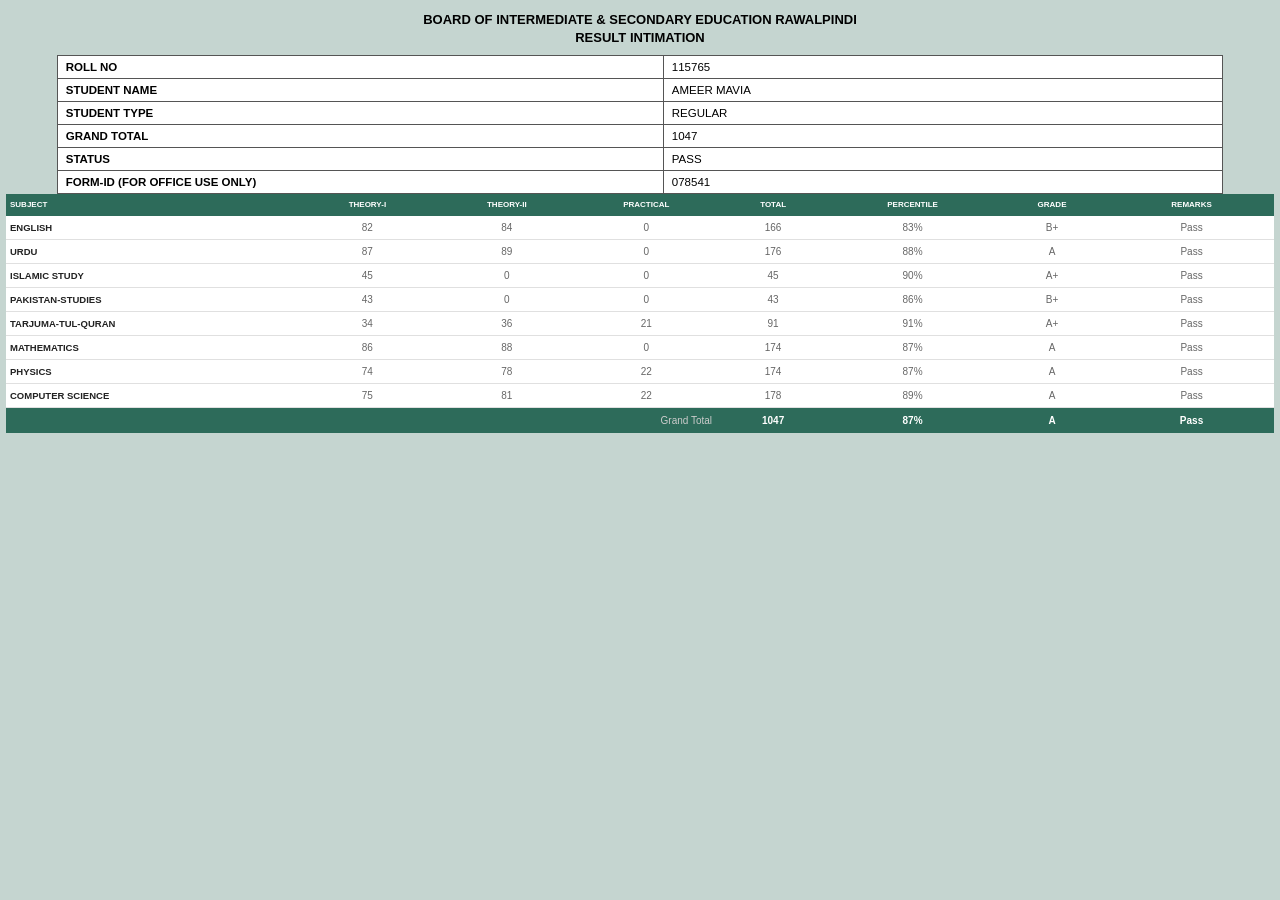
==== index.html @ 853563dc "Add files via upload" ====
<!DOCTYPE html>
<html lang="en">
<head>
  <meta charset="UTF-8"/>
  <meta name="viewport" content="width=device-width, initial-scale=1.0"/>
  <title>Result Intimation</title>
  <style>
    * { box-sizing: border-box; margin: 0; padding: 0; }

    body {
      background-color: #c5d5d0;
      font-family: Arial, sans-serif;
    }

    .page {
      width: 100%;
      padding: 12px 6px 30px;
    }

    /* TITLES */
    .title1 {
      text-align: center;
      font-weight: bold;
      font-size: 13px;
      color: #000;
      margin-bottom: 3px;
    }
    .title2 {
      text-align: center;
      font-weight: bold;
      font-size: 13px;
      color: #000;
      margin-bottom: 10px;
    }

    /* INFO TABLE */
    .info-wrap {
      display: flex;
      justify-content: center;
      margin-bottom: 0;
    }
    .info-table {
      width: 92%;
      border-collapse: collapse;
      border: 1.5px solid #555;
    }
    .info-table td {
      border: 1px solid #555;
      padding: 5px 8px;
      font-size: 11.5px;
      background: #fff;
      vertical-align: middle;
    }
    .info-table td:first-child {
      font-weight: bold;
      width: 52%;
      color: #000;
    }

    /* MARKS TABLE - fixed layout to fit screen */
    .marks-table {
      width: 100%;
      border-collapse: collapse;
      table-layout: fixed;
    }

    .marks-table thead th {
      background-color: #2d6b5a;
      color: #fff;
      font-weight: bold;
      font-size: 8px;
      padding: 6px 1px;
      text-align: center;
      white-space: normal;
      word-break: break-word;
      line-height: 1.2;
    }
    .marks-table thead th:first-child {
      text-align: left;
      padding-left: 4px;
      width: 23%;
    }
    .marks-table thead th:nth-child(2) { width: 11%; }
    .marks-table thead th:nth-child(3) { width: 11%; }
    .marks-table thead th:nth-child(4) { width: 11%; }
    .marks-table thead th:nth-child(5) { width: 9%; }
    .marks-table thead th:nth-child(6) { width: 13%; }
    .marks-table thead th:nth-child(7) { width: 9%; }
    .marks-table thead th:nth-child(8) { width: 13%; }

    .marks-table tbody tr {
      border-bottom: 1px solid #e0e0e0;
    }
    .marks-table tbody td {
      background: #fff;
      color: #666;
      font-size: 10px;
      padding: 6px 1px;
      text-align: center;
      border: none;
      word-break: break-word;
    }
    .marks-table tbody td:first-child {
      text-align: left;
      padding-left: 4px;
      font-weight: bold;
      color: #222;
      font-size: 9.5px;
      word-break: break-word;
    }

    .marks-table tfoot td {
      background-color: #2d6b5a;
      color: #fff;
      font-size: 10px;
      padding: 7px 1px;
      text-align: center;
      border: none;
    }
    .marks-table tfoot td.gt-label {
      text-align: right;
      padding-right: 4px;
      color: #ccc;
      font-size: 10px;
    }
    .marks-table tfoot td.gt-bold {
      font-weight: bold;
    }
  </style>
</head>
<body>
<div class="page">

  <div class="title1">BOARD OF INTERMEDIATE &amp; SECONDARY EDUCATION RAWALPINDI</div>
  <div class="title2">RESULT INTIMATION</div>

  <div class="info-wrap">
    <table class="info-table">
      <tr><td>ROLL NO</td><td>115765</td></tr>
      <tr><td>STUDENT NAME</td><td>AMEER MAVIA</td></tr>
      <tr><td>STUDENT TYPE</td><td>REGULAR</td></tr>
      <tr><td>GRAND TOTAL</td><td>1047</td></tr>
      <tr><td>STATUS</td><td>PASS</td></tr>
      <tr><td>FORM-ID (FOR OFFICE USE ONLY)</td><td>078541</td></tr>
    </table>
  </div>

  <table class="marks-table">
    <thead>
      <tr>
        <th>SUBJECT</th>
        <th>THEORY-I</th>
        <th>THEORY-II</th>
        <th>PRACTICAL</th>
        <th>TOTAL</th>
        <th>PERCENTILE</th>
        <th>GRADE</th>
        <th>REMARKS</th>
      </tr>
    </thead>
    <tbody>
      <tr><td>ENGLISH</td><td>82</td><td>84</td><td>0</td><td>166</td><td>83%</td><td>B+</td><td>Pass</td></tr>
      <tr><td>URDU</td><td>87</td><td>89</td><td>0</td><td>176</td><td>88%</td><td>A</td><td>Pass</td></tr>
      <tr><td>ISLAMIC STUDY</td><td>45</td><td>0</td><td>0</td><td>45</td><td>90%</td><td>A+</td><td>Pass</td></tr>
      <tr><td>PAKISTAN-STUDIES</td><td>43</td><td>0</td><td>0</td><td>43</td><td>86%</td><td>B+</td><td>Pass</td></tr>
      <tr><td>TARJUMA-TUL-QURAN</td><td>34</td><td>36</td><td>21</td><td>91</td><td>91%</td><td>A+</td><td>Pass</td></tr>
      <tr><td>MATHEMATICS</td><td>86</td><td>88</td><td>0</td><td>174</td><td>87%</td><td>A</td><td>Pass</td></tr>
      <tr><td>PHYSICS</td><td>74</td><td>78</td><td>22</td><td>174</td><td>87%</td><td>A</td><td>Pass</td></tr>
      <tr><td>COMPUTER SCIENCE</td><td>75</td><td>81</td><td>22</td><td>178</td><td>89%</td><td>A</td><td>Pass</td></tr>
    </tbody>
    <tfoot>
      <tr>
        <td colspan="4" class="gt-label">Grand Total</td>
        <td class="gt-bold">1047</td>
        <td class="gt-bold">87%</td>
        <td class="gt-bold">A</td>
        <td class="gt-bold">Pass</td>
      </tr>
    </tfoot>
  </table>

</div>
</body>
</html>
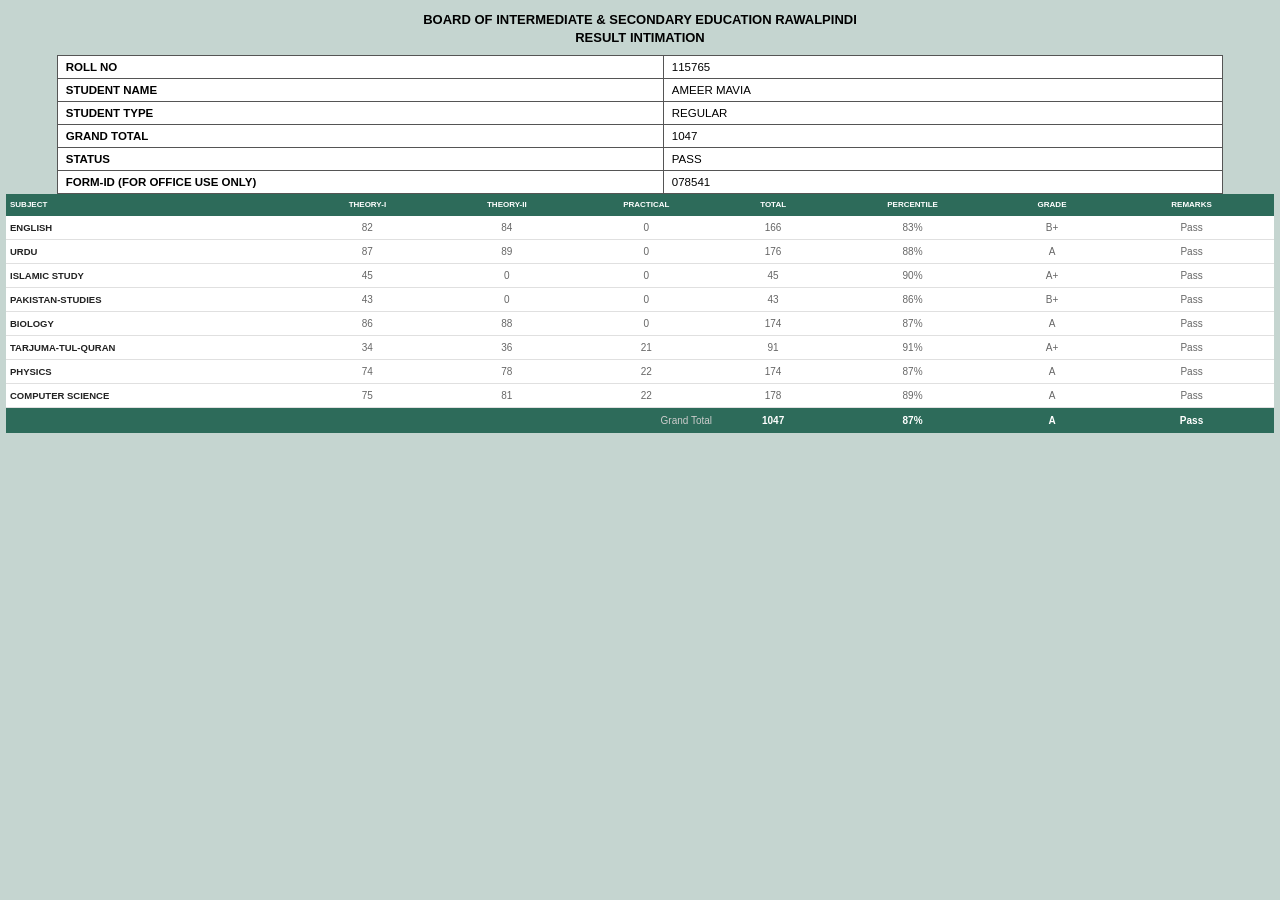
==== commit fd45a736: "Update index.html" ====
--- a/index.html
+++ b/index.html
@@ -163,8 +163,8 @@
       <tr><td>URDU</td><td>87</td><td>89</td><td>0</td><td>176</td><td>88%</td><td>A</td><td>Pass</td></tr>
       <tr><td>ISLAMIC STUDY</td><td>45</td><td>0</td><td>0</td><td>45</td><td>90%</td><td>A+</td><td>Pass</td></tr>
       <tr><td>PAKISTAN-STUDIES</td><td>43</td><td>0</td><td>0</td><td>43</td><td>86%</td><td>B+</td><td>Pass</td></tr>
+      <tr><td>BIOLOGY</td><td>86</td><td>88</td><td>0</td><td>174</td><td>87%</td><td>A</td><td>Pass</td></tr>
       <tr><td>TARJUMA-TUL-QURAN</td><td>34</td><td>36</td><td>21</td><td>91</td><td>91%</td><td>A+</td><td>Pass</td></tr>
-      <tr><td>MATHEMATICS</td><td>86</td><td>88</td><td>0</td><td>174</td><td>87%</td><td>A</td><td>Pass</td></tr>
       <tr><td>PHYSICS</td><td>74</td><td>78</td><td>22</td><td>174</td><td>87%</td><td>A</td><td>Pass</td></tr>
       <tr><td>COMPUTER SCIENCE</td><td>75</td><td>81</td><td>22</td><td>178</td><td>89%</td><td>A</td><td>Pass</td></tr>
     </tbody>
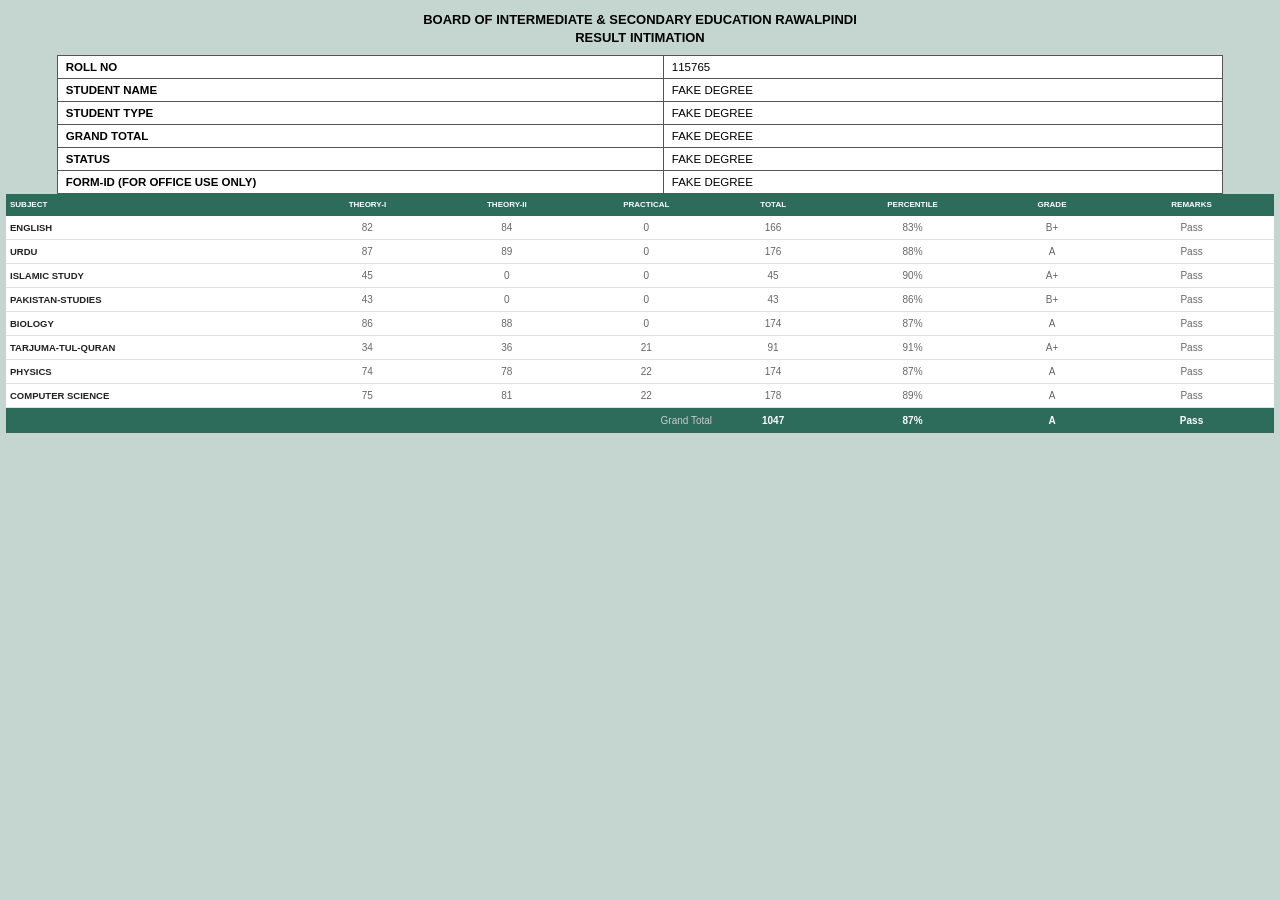
==== commit fdbb6a25: "Update index.html" ====
--- a/index.html
+++ b/index.html
@@ -137,11 +137,11 @@
   <div class="info-wrap">
     <table class="info-table">
       <tr><td>ROLL NO</td><td>115765</td></tr>
-      <tr><td>STUDENT NAME</td><td>AMEER MAVIA</td></tr>
-      <tr><td>STUDENT TYPE</td><td>REGULAR</td></tr>
-      <tr><td>GRAND TOTAL</td><td>1047</td></tr>
-      <tr><td>STATUS</td><td>PASS</td></tr>
-      <tr><td>FORM-ID (FOR OFFICE USE ONLY)</td><td>078541</td></tr>
+      <tr><td>STUDENT NAME</td><td>FAKE DEGREE</td></tr>
+      <tr><td>STUDENT TYPE</td><td>FAKE DEGREE</td></tr>
+      <tr><td>GRAND TOTAL</td><td>FAKE DEGREE</td></tr>
+      <tr><td>STATUS</td><td>FAKE DEGREE</td></tr>
+      <tr><td>FORM-ID (FOR OFFICE USE ONLY)</td><td>FAKE DEGREE</td></tr>
     </table>
   </div>
 
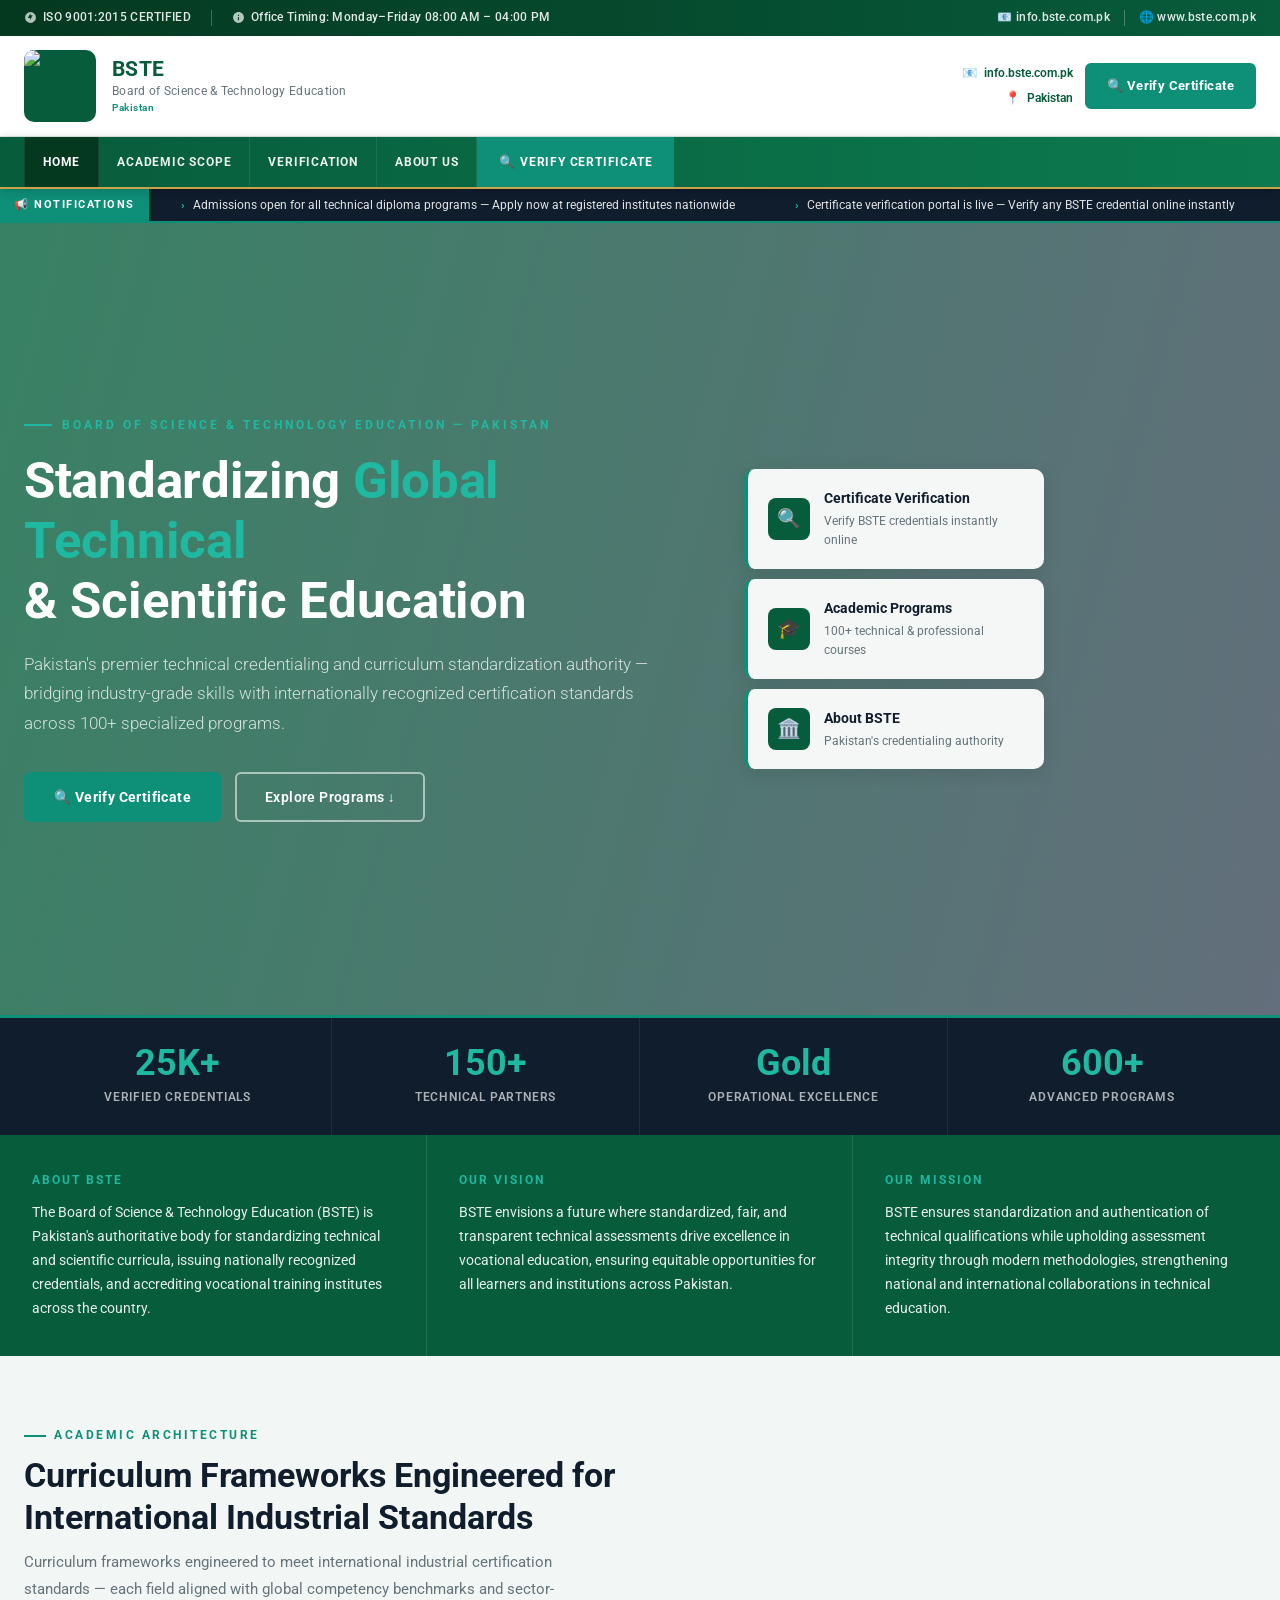
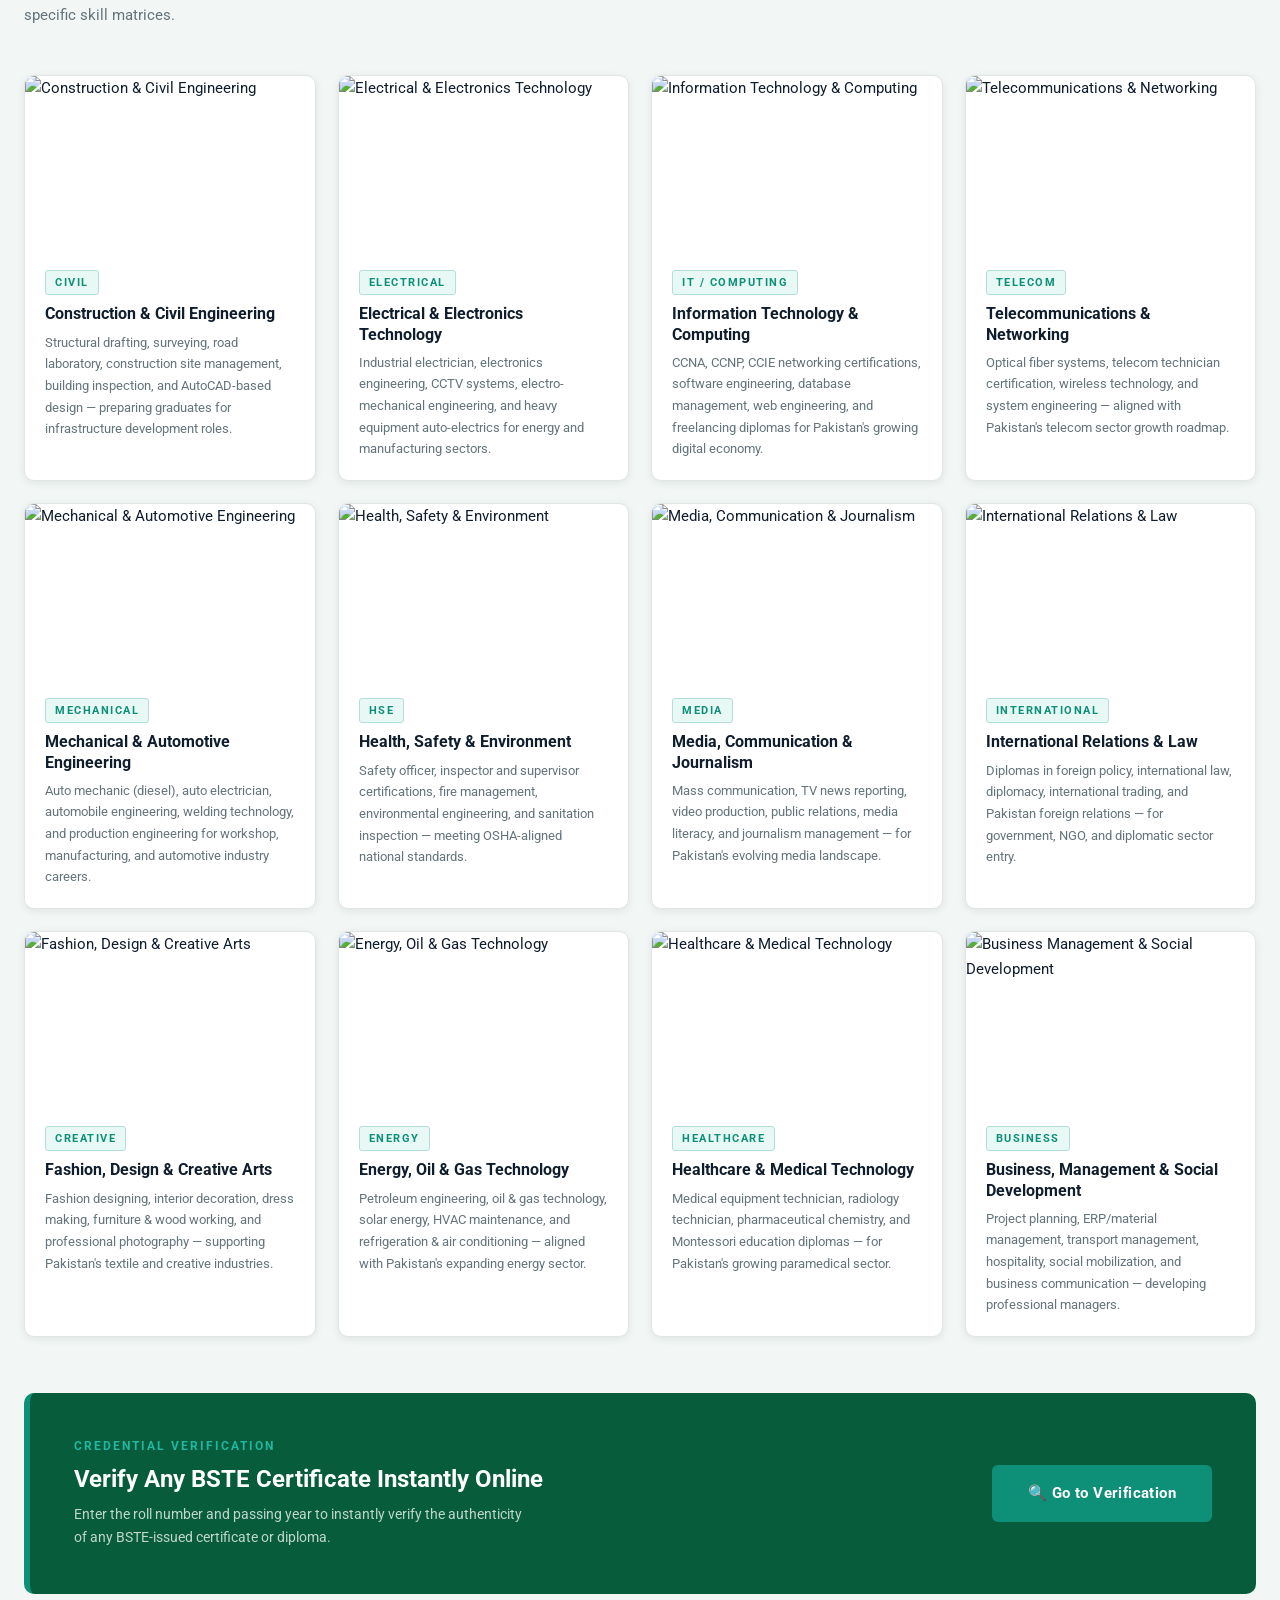
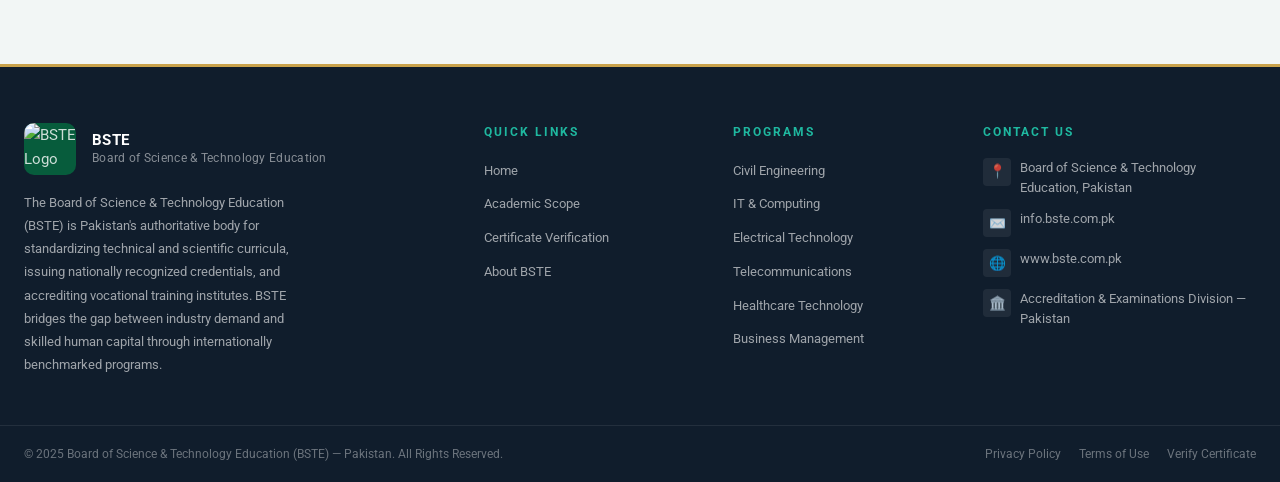
==== commit 6e50076c: "Add files via upload" ====
--- a/index.html
+++ b/index.html
@@ -1,184 +1,402 @@
 <!DOCTYPE html>
 <html lang="en">
 <head>
-  <meta charset="UTF-8"/>
-  <meta name="viewport" content="width=device-width, initial-scale=1.0"/>
-  <title>Result Intimation</title>
-  <style>
-    * { box-sizing: border-box; margin: 0; padding: 0; }
-
-    body {
-      background-color: #c5d5d0;
-      font-family: Arial, sans-serif;
-    }
-
-    .page {
-      width: 100%;
-      padding: 12px 6px 30px;
-    }
-
-    /* TITLES */
-    .title1 {
-      text-align: center;
-      font-weight: bold;
-      font-size: 13px;
-      color: #000;
-      margin-bottom: 3px;
-    }
-    .title2 {
-      text-align: center;
-      font-weight: bold;
-      font-size: 13px;
-      color: #000;
-      margin-bottom: 10px;
-    }
-
-    /* INFO TABLE */
-    .info-wrap {
-      display: flex;
-      justify-content: center;
-      margin-bottom: 0;
-    }
-    .info-table {
-      width: 92%;
-      border-collapse: collapse;
-      border: 1.5px solid #555;
-    }
-    .info-table td {
-      border: 1px solid #555;
-      padding: 5px 8px;
-      font-size: 11.5px;
-      background: #fff;
-      vertical-align: middle;
-    }
-    .info-table td:first-child {
-      font-weight: bold;
-      width: 52%;
-      color: #000;
-    }
-
-    /* MARKS TABLE - fixed layout to fit screen */
-    .marks-table {
-      width: 100%;
-      border-collapse: collapse;
-      table-layout: fixed;
-    }
-
-    .marks-table thead th {
-      background-color: #2d6b5a;
-      color: #fff;
-      font-weight: bold;
-      font-size: 8px;
-      padding: 6px 1px;
-      text-align: center;
-      white-space: normal;
-      word-break: break-word;
-      line-height: 1.2;
-    }
-    .marks-table thead th:first-child {
-      text-align: left;
-      padding-left: 4px;
-      width: 23%;
-    }
-    .marks-table thead th:nth-child(2) { width: 11%; }
-    .marks-table thead th:nth-child(3) { width: 11%; }
-    .marks-table thead th:nth-child(4) { width: 11%; }
-    .marks-table thead th:nth-child(5) { width: 9%; }
-    .marks-table thead th:nth-child(6) { width: 13%; }
-    .marks-table thead th:nth-child(7) { width: 9%; }
-    .marks-table thead th:nth-child(8) { width: 13%; }
-
-    .marks-table tbody tr {
-      border-bottom: 1px solid #e0e0e0;
-    }
-    .marks-table tbody td {
-      background: #fff;
-      color: #666;
-      font-size: 10px;
-      padding: 6px 1px;
-      text-align: center;
-      border: none;
-      word-break: break-word;
-    }
-    .marks-table tbody td:first-child {
-      text-align: left;
-      padding-left: 4px;
-      font-weight: bold;
-      color: #222;
-      font-size: 9.5px;
-      word-break: break-word;
-    }
-
-    .marks-table tfoot td {
-      background-color: #2d6b5a;
-      color: #fff;
-      font-size: 10px;
-      padding: 7px 1px;
-      text-align: center;
-      border: none;
-    }
-    .marks-table tfoot td.gt-label {
-      text-align: right;
-      padding-right: 4px;
-      color: #ccc;
-      font-size: 10px;
-    }
-    .marks-table tfoot td.gt-bold {
-      font-weight: bold;
-    }
-  </style>
+<meta charset="UTF-8"/>
+<meta name="viewport" content="width=device-width,initial-scale=1,maximum-scale=5"/>
+<title>BSTE – Board of Science & Technology Education, Pakistan</title>
+<link rel="stylesheet" href="style.css"/>
 </head>
 <body>
-<div class="page">
-
-  <div class="title1">BOARD OF INTERMEDIATE &amp; SECONDARY EDUCATION RAWALPINDI</div>
-  <div class="title2">RESULT INTIMATION</div>
-
-  <div class="info-wrap">
-    <table class="info-table">
-      <tr><td>ROLL NO</td><td>115765</td></tr>
-      <tr><td>STUDENT NAME</td><td>FAKE DEGREE</td></tr>
-      <tr><td>STUDENT TYPE</td><td>FAKE DEGREE</td></tr>
-      <tr><td>GRAND TOTAL</td><td>FAKE DEGREE</td></tr>
-      <tr><td>STATUS</td><td>FAKE DEGREE</td></tr>
-      <tr><td>FORM-ID (FOR OFFICE USE ONLY)</td><td>FAKE DEGREE</td></tr>
-    </table>
-  </div>
-
-  <table class="marks-table">
-    <thead>
-      <tr>
-        <th>SUBJECT</th>
-        <th>THEORY-I</th>
-        <th>THEORY-II</th>
-        <th>PRACTICAL</th>
-        <th>TOTAL</th>
-        <th>PERCENTILE</th>
-        <th>GRADE</th>
-        <th>REMARKS</th>
-      </tr>
-    </thead>
-    <tbody>
-      <tr><td>ENGLISH</td><td>82</td><td>84</td><td>0</td><td>166</td><td>83%</td><td>B+</td><td>Pass</td></tr>
-      <tr><td>URDU</td><td>87</td><td>89</td><td>0</td><td>176</td><td>88%</td><td>A</td><td>Pass</td></tr>
-      <tr><td>ISLAMIC STUDY</td><td>45</td><td>0</td><td>0</td><td>45</td><td>90%</td><td>A+</td><td>Pass</td></tr>
-      <tr><td>PAKISTAN-STUDIES</td><td>43</td><td>0</td><td>0</td><td>43</td><td>86%</td><td>B+</td><td>Pass</td></tr>
-      <tr><td>BIOLOGY</td><td>86</td><td>88</td><td>0</td><td>174</td><td>87%</td><td>A</td><td>Pass</td></tr>
-      <tr><td>TARJUMA-TUL-QURAN</td><td>34</td><td>36</td><td>21</td><td>91</td><td>91%</td><td>A+</td><td>Pass</td></tr>
-      <tr><td>PHYSICS</td><td>74</td><td>78</td><td>22</td><td>174</td><td>87%</td><td>A</td><td>Pass</td></tr>
-      <tr><td>COMPUTER SCIENCE</td><td>75</td><td>81</td><td>22</td><td>178</td><td>89%</td><td>A</td><td>Pass</td></tr>
-    </tbody>
-    <tfoot>
-      <tr>
-        <td colspan="4" class="gt-label">Grand Total</td>
-        <td class="gt-bold">1047</td>
-        <td class="gt-bold">87%</td>
-        <td class="gt-bold">A</td>
-        <td class="gt-bold">Pass</td>
-      </tr>
-    </tfoot>
-  </table>
-
+
+<!-- ══ TOP INFO BAR ══════════════════════════════════════════ -->
+<div class="topbar">
+  <div class="topbar-inner">
+    <div class="topbar-left">
+      <div class="topbar-item">
+        <svg viewBox="0 0 24 24" fill="currentColor"><path d="M12 2a10 10 0 100 20A10 10 0 0012 2zm-1 15v-4H7l5-9v4h4l-5 9z"/></svg>
+        ISO 9001:2015 CERTIFIED
+      </div>
+      <div class="topbar-divider"></div>
+      <div class="topbar-item">
+        <svg viewBox="0 0 24 24" fill="currentColor"><path d="M12 2C6.48 2 2 6.48 2 12s4.48 10 10 10 10-4.48 10-10S17.52 2 12 2zm1 15h-2v-6h2v6zm0-8h-2V7h2v2z"/></svg>
+        Office Timing: Monday–Friday 08:00 AM – 04:00 PM
+      </div>
+    </div>
+    <div class="topbar-right">
+      <span>📧 info.bste.com.pk</span>
+      <div class="topbar-divider"></div>
+      <span>🌐 www.bste.com.pk</span>
+    </div>
+  </div>
 </div>
+
+<!-- ══ LOGO BAR ═══════════════════════════════════════════════ -->
+<div class="logobar">
+  <div class="logobar-inner">
+    <a href="index.html" class="logo-area">
+      <div class="logo-svg-wrap">
+        <img class="logo-img gh-logo" src="" alt="BSTE Logo" onerror="this.onerror=null;this.src='https://placehold.co/72x72/075c3c/ffffff?text=BSTE'"/>
+      </div>
+      <div class="logo-text-area">
+        <h1>BSTE</h1>
+        <span>Board of Science &amp; Technology Education</span>
+        <span style="font-size:0.65rem;color:#0e8f78;font-weight:600;letter-spacing:0.5px;">Pakistan</span>
+      </div>
+    </a>
+    <div class="logobar-right">
+      <div class="logobar-contact">
+        <div class="logobar-contact-item">📧 <strong>info.bste.com.pk</strong></div>
+        <div class="logobar-contact-item">📍 <strong>Pakistan</strong></div>
+      </div>
+      <a href="verification.html" class="btn-teal" style="font-size:0.82rem;padding:10px 20px;">🔍 Verify Certificate</a>
+    </div>
+  </div>
+</div>
+
+<!-- ══ NAVBAR ═════════════════════════════════════════════════ -->
+<nav class="navbar" id="mainNav">
+  <div class="navbar-inner">
+    <div class="nav-links" id="navLinks">
+      <a href="#home"           class="active" onclick="closeMenu()">Home</a>
+      <a href="#academic-scope"              onclick="closeMenu()">Academic Scope</a>
+      <a href="verification.html"            onclick="closeMenu()">Verification</a>
+      <a href="#about-us"                    onclick="closeMenu()">About Us</a>
+      <a href="verification.html" class="nav-verify-btn" onclick="closeMenu()">🔍 Verify Certificate</a>
+    </div>
+    <button class="hamburger" id="hamburger" onclick="toggleMenu()" aria-label="Open Menu">
+      <span></span><span></span><span></span>
+    </button>
+  </div>
+</nav>
+
+<!-- ══ TICKER ════════════════════════════════════════════════ -->
+<div class="ticker-wrap">
+  <div class="ticker-label">📢 Notifications</div>
+  <div class="ticker-track">
+    <div class="ticker-content" id="tickerContent">
+      <span>Admissions open for all technical diploma programs — Apply now at registered institutes nationwide</span>
+      <span>Certificate verification portal is live — Verify any BSTE credential online instantly</span>
+      <span>BSTE has accredited 150+ technical training partners across Pakistan</span>
+      <span>New batch enrollment for Advanced DAE programs starting July 2025 — Contact your nearest institute</span>
+      <span>Annual Technical Examination Results 2025 announced — Check your result online now</span>
+      <span>BSTE expanding accreditation network to rural districts of Sindh, Punjab and KPK</span>
+      <span>ISO-aligned curriculum frameworks adopted across all BSTE affiliated institutes</span>
+      <span>Admissions open for all technical diploma programs — Apply now at registered institutes nationwide</span>
+      <span>Certificate verification portal is live — Verify any BSTE credential online instantly</span>
+      <span>BSTE has accredited 150+ technical training partners across Pakistan</span>
+      <span>New batch enrollment for Advanced DAE programs starting July 2025 — Contact your nearest institute</span>
+      <span>Annual Technical Examination Results 2025 announced — Check your result online now</span>
+      <span>BSTE expanding accreditation network to rural districts of Sindh, Punjab and KPK</span>
+      <span>ISO-aligned curriculum frameworks adopted across all BSTE affiliated institutes</span>
+    </div>
+  </div>
+</div>
+
+<!-- ══ HERO ══════════════════════════════════════════════════ -->
+<section id="home">
+  <div class="hero">
+    <div class="hero-bg"></div>
+    <div class="hero-overlay"></div>
+    <div class="hero-inner">
+      <div class="hero-content">
+        <div class="hero-eyebrow">Board of Science &amp; Technology Education — Pakistan</div>
+        <h2 class="hero-title">
+          Standardizing <em>Global Technical</em><br/>
+          &amp; Scientific Education
+        </h2>
+        <p class="hero-subtitle">
+          Pakistan's premier technical credentialing and curriculum standardization authority — bridging industry-grade skills with internationally recognized certification standards across 100+ specialized programs.
+        </p>
+        <div class="hero-btns">
+          <a href="verification.html" class="btn-teal">🔍 Verify Certificate</a>
+          <a href="#academic-scope"   class="btn-outline-white">Explore Programs ↓</a>
+        </div>
+      </div>
+      <div class="hero-quick">
+        <a href="verification.html" class="quick-card">
+          <div class="quick-card-icon">🔍</div>
+          <div class="quick-card-text">
+            <h4>Certificate Verification</h4>
+            <p>Verify BSTE credentials instantly online</p>
+          </div>
+        </a>
+        <a href="#academic-scope" class="quick-card">
+          <div class="quick-card-icon">🎓</div>
+          <div class="quick-card-text">
+            <h4>Academic Programs</h4>
+            <p>100+ technical & professional courses</p>
+          </div>
+        </a>
+        <a href="#about-us" class="quick-card">
+          <div class="quick-card-icon">🏛️</div>
+          <div class="quick-card-text">
+            <h4>About BSTE</h4>
+            <p>Pakistan's credentialing authority</p>
+          </div>
+        </a>
+      </div>
+    </div>
+  </div>
+</section>
+
+<!-- ══ STATS STRIP ════════════════════════════════════════════ -->
+<div class="stats-strip">
+  <div class="stats-inner">
+    <div class="stat-item">
+      <div class="stat-num">25K+</div>
+      <div class="stat-label">Verified Credentials</div>
+    </div>
+    <div class="stat-item">
+      <div class="stat-num">150+</div>
+      <div class="stat-label">Technical Partners</div>
+    </div>
+    <div class="stat-item">
+      <div class="stat-num">Gold</div>
+      <div class="stat-label">Operational Excellence</div>
+    </div>
+    <div class="stat-item">
+      <div class="stat-num">600+</div>
+      <div class="stat-label">Advanced Programs</div>
+    </div>
+  </div>
+</div>
+
+<!-- ══ WELCOME / VISION / MISSION ════════════════════════════ -->
+<div class="welcome-strip">
+  <div class="welcome-inner">
+    <div class="welcome-item">
+      <h3>About BSTE</h3>
+      <p>The Board of Science &amp; Technology Education (BSTE) is Pakistan's authoritative body for standardizing technical and scientific curricula, issuing nationally recognized credentials, and accrediting vocational training institutes across the country.</p>
+    </div>
+    <div class="welcome-item">
+      <h3>Our Vision</h3>
+      <p>BSTE envisions a future where standardized, fair, and transparent technical assessments drive excellence in vocational education, ensuring equitable opportunities for all learners and institutions across Pakistan.</p>
+    </div>
+    <div class="welcome-item">
+      <h3>Our Mission</h3>
+      <p>BSTE ensures standardization and authentication of technical qualifications while upholding assessment integrity through modern methodologies, strengthening national and international collaborations in technical education.</p>
+    </div>
+  </div>
+</div>
+
+<!-- ══ ACADEMIC SCOPE ════════════════════════════════════════ -->
+<section id="academic-scope" class="section section-alt">
+  <div class="container">
+    <div class="section-head">
+      <div class="section-pretitle">Academic Architecture</div>
+      <h2 class="section-title">Curriculum Frameworks Engineered for<br/>International Industrial Standards</h2>
+      <p class="section-desc">Curriculum frameworks engineered to meet international industrial certification standards — each field aligned with global competency benchmarks and sector-specific skill matrices.</p>
+    </div>
+
+    <div class="programs-grid">
+
+      <div class="prog-card">
+        <img class="prog-card-img" src="https://images.pexels.com/photos/1216589/pexels-photo-1216589.jpeg?auto=compress&cs=tinysrgb&w=600" alt="Construction & Civil Engineering" loading="lazy"/>
+        <div class="prog-card-body">
+          <span class="prog-card-tag">Civil</span>
+          <h3 class="prog-card-title">Construction &amp; Civil Engineering</h3>
+          <p class="prog-card-desc">Structural drafting, surveying, road laboratory, construction site management, building inspection, and AutoCAD-based design — preparing graduates for infrastructure development roles.</p>
+        </div>
+      </div>
+
+      <div class="prog-card">
+        <img class="prog-card-img" src="https://images.pexels.com/photos/257736/pexels-photo-257736.jpeg?auto=compress&cs=tinysrgb&w=600" alt="Electrical & Electronics Technology" loading="lazy"/>
+        <div class="prog-card-body">
+          <span class="prog-card-tag">Electrical</span>
+          <h3 class="prog-card-title">Electrical &amp; Electronics Technology</h3>
+          <p class="prog-card-desc">Industrial electrician, electronics engineering, CCTV systems, electro-mechanical engineering, and heavy equipment auto-electrics for energy and manufacturing sectors.</p>
+        </div>
+      </div>
+
+      <div class="prog-card">
+        <img class="prog-card-img" src="https://images.pexels.com/photos/546819/pexels-photo-546819.jpeg?auto=compress&cs=tinysrgb&w=600" alt="Information Technology & Computing" loading="lazy"/>
+        <div class="prog-card-body">
+          <span class="prog-card-tag">IT / Computing</span>
+          <h3 class="prog-card-title">Information Technology &amp; Computing</h3>
+          <p class="prog-card-desc">CCNA, CCNP, CCIE networking certifications, software engineering, database management, web engineering, and freelancing diplomas for Pakistan's growing digital economy.</p>
+        </div>
+      </div>
+
+      <div class="prog-card">
+        <img class="prog-card-img" src="https://images.pexels.com/photos/442150/pexels-photo-442150.jpeg?auto=compress&cs=tinysrgb&w=600" alt="Telecommunications & Networking" loading="lazy"/>
+        <div class="prog-card-body">
+          <span class="prog-card-tag">Telecom</span>
+          <h3 class="prog-card-title">Telecommunications &amp; Networking</h3>
+          <p class="prog-card-desc">Optical fiber systems, telecom technician certification, wireless technology, and system engineering — aligned with Pakistan's telecom sector growth roadmap.</p>
+        </div>
+      </div>
+
+      <div class="prog-card">
+        <img class="prog-card-img" src="https://images.pexels.com/photos/3807517/pexels-photo-3807517.jpeg?auto=compress&cs=tinysrgb&w=600" alt="Mechanical & Automotive Engineering" loading="lazy"/>
+        <div class="prog-card-body">
+          <span class="prog-card-tag">Mechanical</span>
+          <h3 class="prog-card-title">Mechanical &amp; Automotive Engineering</h3>
+          <p class="prog-card-desc">Auto mechanic (diesel), auto electrician, automobile engineering, welding technology, and production engineering for workshop, manufacturing, and automotive industry careers.</p>
+        </div>
+      </div>
+
+      <div class="prog-card">
+        <img class="prog-card-img" src="https://images.pexels.com/photos/3862132/pexels-photo-3862132.jpeg?auto=compress&cs=tinysrgb&w=600" alt="Health, Safety & Environment" loading="lazy"/>
+        <div class="prog-card-body">
+          <span class="prog-card-tag">HSE</span>
+          <h3 class="prog-card-title">Health, Safety &amp; Environment</h3>
+          <p class="prog-card-desc">Safety officer, inspector and supervisor certifications, fire management, environmental engineering, and sanitation inspection — meeting OSHA-aligned national standards.</p>
+        </div>
+      </div>
+
+      <div class="prog-card">
+        <img class="prog-card-img" src="https://images.pexels.com/photos/1279330/pexels-photo-1279330.jpeg?auto=compress&cs=tinysrgb&w=600" alt="Media, Communication & Journalism" loading="lazy"/>
+        <div class="prog-card-body">
+          <span class="prog-card-tag">Media</span>
+          <h3 class="prog-card-title">Media, Communication &amp; Journalism</h3>
+          <p class="prog-card-desc">Mass communication, TV news reporting, video production, public relations, media literacy, and journalism management — for Pakistan's evolving media landscape.</p>
+        </div>
+      </div>
+
+      <div class="prog-card">
+        <img class="prog-card-img" src="https://images.pexels.com/photos/1468379/pexels-photo-1468379.jpeg?auto=compress&cs=tinysrgb&w=600" alt="International Relations & Law" loading="lazy"/>
+        <div class="prog-card-body">
+          <span class="prog-card-tag">International</span>
+          <h3 class="prog-card-title">International Relations &amp; Law</h3>
+          <p class="prog-card-desc">Diplomas in foreign policy, international law, diplomacy, international trading, and Pakistan foreign relations — for government, NGO, and diplomatic sector entry.</p>
+        </div>
+      </div>
+
+      <div class="prog-card">
+        <img class="prog-card-img" src="https://images.pexels.com/photos/3965545/pexels-photo-3965545.jpeg?auto=compress&cs=tinysrgb&w=600" alt="Fashion, Design & Creative Arts" loading="lazy"/>
+        <div class="prog-card-body">
+          <span class="prog-card-tag">Creative</span>
+          <h3 class="prog-card-title">Fashion, Design &amp; Creative Arts</h3>
+          <p class="prog-card-desc">Fashion designing, interior decoration, dress making, furniture &amp; wood working, and professional photography — supporting Pakistan's textile and creative industries.</p>
+        </div>
+      </div>
+
+      <div class="prog-card">
+        <img class="prog-card-img" src="https://images.pexels.com/photos/247763/pexels-photo-247763.jpeg?auto=compress&cs=tinysrgb&w=600" alt="Energy, Oil & Gas Technology" loading="lazy"/>
+        <div class="prog-card-body">
+          <span class="prog-card-tag">Energy</span>
+          <h3 class="prog-card-title">Energy, Oil &amp; Gas Technology</h3>
+          <p class="prog-card-desc">Petroleum engineering, oil &amp; gas technology, solar energy, HVAC maintenance, and refrigeration &amp; air conditioning — aligned with Pakistan's expanding energy sector.</p>
+        </div>
+      </div>
+
+      <div class="prog-card">
+        <img class="prog-card-img" src="https://images.pexels.com/photos/3938022/pexels-photo-3938022.jpeg?auto=compress&cs=tinysrgb&w=600" alt="Healthcare & Medical Technology" loading="lazy"/>
+        <div class="prog-card-body">
+          <span class="prog-card-tag">Healthcare</span>
+          <h3 class="prog-card-title">Healthcare &amp; Medical Technology</h3>
+          <p class="prog-card-desc">Medical equipment technician, radiology technician, pharmaceutical chemistry, and Montessori education diplomas — for Pakistan's growing paramedical sector.</p>
+        </div>
+      </div>
+
+      <div class="prog-card">
+        <img class="prog-card-img" src="https://images.pexels.com/photos/3184292/pexels-photo-3184292.jpeg?auto=compress&cs=tinysrgb&w=600" alt="Business Management & Social Development" loading="lazy"/>
+        <div class="prog-card-body">
+          <span class="prog-card-tag">Business</span>
+          <h3 class="prog-card-title">Business, Management &amp; Social Development</h3>
+          <p class="prog-card-desc">Project planning, ERP/material management, transport management, hospitality, social mobilization, and business communication — developing professional managers.</p>
+        </div>
+      </div>
+
+    </div>
+
+    <!-- CTA Banner -->
+    <div class="cta-banner">
+      <div>
+        <p style="font-size:0.72rem;font-weight:700;letter-spacing:2px;text-transform:uppercase;color:#1fb8a0;margin-bottom:8px;">Credential Verification</p>
+        <h3>Verify Any BSTE Certificate Instantly Online</h3>
+        <p>Enter the roll number and passing year to instantly verify the authenticity of any BSTE-issued certificate or diploma.</p>
+      </div>
+      <a href="verification.html" class="btn-teal" style="font-size:0.95rem;padding:14px 34px;white-space:nowrap;flex-shrink:0;">🔍 Go to Verification</a>
+    </div>
+
+  </div>
+</section>
+
+<!-- ══ FOOTER / ABOUT US ══════════════════════════════════════ -->
+<footer class="footer" id="about-us">
+  <div class="footer-main">
+    <div class="footer-brand">
+      <div class="logo-area" style="margin-bottom:16px;">
+        <div class="logo-svg-wrap" style="width:52px;height:52px;">
+          <img class="logo-img gh-logo" src="" alt="BSTE Logo" onerror="this.onerror=null;this.src='https://placehold.co/72x72/075c3c/ffffff?text=BSTE'"/>
+        </div>
+        <div class="logo-text-area">
+          <h1 style="font-size:0.95rem;">BSTE</h1>
+          <span>Board of Science &amp; Technology Education</span>
+        </div>
+      </div>
+      <p>The Board of Science &amp; Technology Education (BSTE) is Pakistan's authoritative body for standardizing technical and scientific curricula, issuing nationally recognized credentials, and accrediting vocational training institutes. BSTE bridges the gap between industry demand and skilled human capital through internationally benchmarked programs.</p>
+    </div>
+    <div class="footer-col">
+      <h4>Quick Links</h4>
+      <ul>
+        <li><a href="#home">Home</a></li>
+        <li><a href="#academic-scope">Academic Scope</a></li>
+        <li><a href="verification.html">Certificate Verification</a></li>
+        <li><a href="#about-us">About BSTE</a></li>
+      </ul>
+    </div>
+    <div class="footer-col">
+      <h4>Programs</h4>
+      <ul>
+        <li><a href="#academic-scope">Civil Engineering</a></li>
+        <li><a href="#academic-scope">IT &amp; Computing</a></li>
+        <li><a href="#academic-scope">Electrical Technology</a></li>
+        <li><a href="#academic-scope">Telecommunications</a></li>
+        <li><a href="#academic-scope">Healthcare Technology</a></li>
+        <li><a href="#academic-scope">Business Management</a></li>
+      </ul>
+    </div>
+    <div class="footer-col">
+      <h4>Contact Us</h4>
+      <div class="footer-contact-item">
+        <div class="footer-contact-icon">📍</div>
+        <div class="footer-contact-text">Board of Science &amp; Technology Education, Pakistan</div>
+      </div>
+      <div class="footer-contact-item">
+        <div class="footer-contact-icon">✉️</div>
+        <div class="footer-contact-text">info.bste.com.pk</div>
+      </div>
+      <div class="footer-contact-item">
+        <div class="footer-contact-icon">🌐</div>
+        <div class="footer-contact-text">www.bste.com.pk</div>
+      </div>
+      <div class="footer-contact-item">
+        <div class="footer-contact-icon">🏛️</div>
+        <div class="footer-contact-text">Accreditation &amp; Examinations Division — Pakistan</div>
+      </div>
+    </div>
+  </div>
+  <div class="footer-bottom">
+    <p>© 2025 Board of Science &amp; Technology Education (BSTE) — Pakistan. All Rights Reserved.</p>
+    <div class="footer-bottom-links">
+      <a href="#">Privacy Policy</a>
+      <a href="#">Terms of Use</a>
+      <a href="verification.html">Verify Certificate</a>
+    </div>
+  </div>
+</footer>
+
+<script>
+/* ══ GITHUB CONFIGURATION ══════════════════════════════════
+   Replace with your actual GitHub username and repository.
+   logo.png should sit in the repo root (or update the path below).
+══════════════════════════════════════════════════════════ */
+const GITHUB_USER   = "YOUR_USERNAME";
+const GITHUB_REPO   = "YOUR_REPO";
+const GITHUB_BRANCH = "main";
+function ghRaw(path){ return `https://raw.githubusercontent.com/${GITHUB_USER}/${GITHUB_REPO}/${GITHUB_BRANCH}/${path}`; }
+document.querySelectorAll('.gh-logo').forEach(img => { img.src = ghRaw('logo.png'); });
+
+function toggleMenu(){
+  document.getElementById('navLinks').classList.toggle('open');
+  document.body.classList.toggle('menu-open');
+}
+function closeMenu() {
+  document.getElementById('navLinks').classList.remove('open');
+  document.body.classList.remove('menu-open');
+}
+</script>
 </body>
 </html>
--- a/style.css
+++ b/style.css
@@ -0,0 +1,803 @@
+/* ============================================================
+   BSTE — Board of Science & Technology Education
+   Reference Theme: IBCC (ibcc.edu.pk)
+   Colors: #075c3c (primary green), #0e8f78 (teal), #101d2c (dark)
+   Font: -apple-system, Segoe UI, Roboto, Arial (system stack)
+   ============================================================ */
+
+@import url('https://fonts.googleapis.com/css2?family=Roboto:wght@300;400;500;600;700&display=swap');
+
+:root {
+  --primary:       #075c3c;
+  --primary-dark:  #04381f;
+  --primary-mid:   #0c7a4e;
+  --teal:          #0e8f78;
+  --teal-light:    #1fb8a0;
+  --gold:          #c9a24b;
+  --navy:          #101d2c;
+  --navy-mid:      #33465c;
+  --white:         #ffffff;
+  --light-bg:      #f2f6f5;
+  --lighter-bg:    #FAFBFC;
+  --border-color:  #dfe6e6;
+  --text-dark:     #101d2c;
+  --text-mid:      #33465c;
+  --text-muted:    #64747a;
+  --font:          'Roboto', -apple-system, BlinkMacSystemFont, 'Segoe UI', Arial, sans-serif;
+  --shadow-sm:     0 2px 8px rgba(0,0,0,0.08);
+  --shadow:        0 4px 20px rgba(0,0,0,0.10);
+  --shadow-lg:     0 8px 36px rgba(0,0,0,0.14);
+  --radius:        6px;
+  --radius-lg:     10px;
+}
+
+*, *::before, *::after { box-sizing: border-box; margin: 0; padding: 0; }
+html { scroll-behavior: smooth; }
+body {
+  font-family: var(--font);
+  font-size: 15px;
+  color: var(--text-dark);
+  background: var(--white);
+  line-height: 1.65;
+}
+a { text-decoration: none; color: var(--primary); transition: color .2s; }
+a:hover { color: var(--teal); }
+img { display: block; max-width: 100%; }
+ul { list-style: none; }
+
+/* ── TOP INFO BAR ── */
+.topbar {
+  background: linear-gradient(90deg, var(--primary-dark) 0%, var(--primary) 100%);
+  color: rgba(255,255,255,0.88);
+  font-size: 0.75rem;
+  font-weight: 500;
+  letter-spacing: 0.3px;
+  padding: 0 24px;
+  height: 36px;
+  display: flex; align-items: center;
+}
+.topbar-inner {
+  max-width: 1280px; margin: 0 auto; width: 100%;
+  display: flex; align-items: center; justify-content: space-between;
+  gap: 12px;
+}
+.topbar-left { display: flex; align-items: center; gap: 20px; }
+.topbar-item { display: flex; align-items: center; gap: 6px; }
+.topbar-item svg { width: 13px; height: 13px; opacity: .8; }
+.topbar-right { display: flex; align-items: center; gap: 14px; }
+.topbar-right a {
+  color: rgba(255,255,255,0.80);
+  font-size: 0.72rem;
+  letter-spacing: 0.5px;
+  transition: color .2s;
+}
+.topbar-right a:hover { color: #fff; }
+.topbar-divider { width: 1px; height: 16px; background: rgba(255,255,255,0.25); }
+
+/* ── LOGO BAR ── */
+.logobar {
+  background: var(--white);
+  border-bottom: 1px solid var(--border-color);
+  padding: 14px 24px;
+}
+.logobar-inner {
+  max-width: 1280px; margin: 0 auto;
+  display: flex; align-items: center; justify-content: space-between;
+}
+.logo-area { display: flex; align-items: center; gap: 16px; }
+.logo-svg-wrap {
+  width: 72px; height: 72px; flex-shrink: 0;
+  border-radius: 10px; overflow: hidden;
+  background: var(--primary);
+  display: flex; align-items: center; justify-content: center;
+}
+.logo-img { width: 100%; height: 100%; object-fit: contain; display: block; }
+.logo-text-area { line-height: 1.2; }
+.logo-text-area h1 {
+  font-size: 1.3rem; font-weight: 700;
+  color: var(--primary);
+  letter-spacing: 0.3px;
+  text-transform: uppercase;
+}
+.logo-text-area span {
+  font-size: 0.72rem; font-weight: 400;
+  color: var(--text-muted);
+  letter-spacing: 0.3px;
+  display: block; margin-top: 3px;
+}
+.logobar-right {
+  display: flex; align-items: center; gap: 12px;
+}
+.logobar-contact {
+  display: flex; flex-direction: column; align-items: flex-end;
+  gap: 4px;
+}
+.logobar-contact-item {
+  font-size: 0.78rem; color: var(--text-muted);
+  display: flex; align-items: center; gap: 6px;
+}
+.logobar-contact-item strong { color: var(--primary); font-weight: 600; }
+
+/* ── MAIN NAV BAR ── */
+.navbar {
+  background: linear-gradient(90deg, var(--primary) 0%, var(--primary-mid) 100%);
+  position: sticky; top: 0; z-index: 1000;
+  box-shadow: 0 2px 10px rgba(0,0,0,0.18);
+  border-bottom: 2px solid var(--gold);
+}
+.navbar-inner {
+  max-width: 1280px; margin: 0 auto;
+  display: flex; align-items: center;
+  justify-content: space-between;
+  padding: 0 24px;
+  height: 50px;
+}
+.nav-links { display: flex; align-items: center; gap: 0; }
+.nav-links > a {
+  color: rgba(255,255,255,0.92);
+  font-size: 0.78rem; font-weight: 700;
+  letter-spacing: 0.8px; text-transform: uppercase;
+  padding: 0 18px;
+  height: 50px;
+  display: flex; align-items: center;
+  border-right: 1px solid rgba(255,255,255,0.08);
+  transition: background .2s, color .2s;
+  white-space: nowrap;
+}
+.nav-links > a:first-child { border-left: 1px solid rgba(255,255,255,0.08); }
+.nav-links > a:hover, .nav-links > a.active {
+  background: var(--primary-dark);
+  color: #fff;
+}
+.nav-verify-btn {
+  background: var(--teal) !important;
+  color: #fff !important;
+  border: none !important;
+  padding: 0 22px !important;
+  font-weight: 700 !important;
+  letter-spacing: 0.5px;
+}
+.nav-verify-btn:hover { background: var(--teal-light) !important; }
+
+.hamburger {
+  display: none; flex-direction: column; gap: 5px;
+  cursor: pointer; background: none; border: none; padding: 8px;
+}
+.hamburger span {
+  display: block; width: 22px; height: 2px;
+  background: #fff; border-radius: 2px; transition: all .3s;
+}
+
+/* ── TICKER ── */
+.ticker-wrap {
+  background: var(--navy);
+  height: 34px; overflow: hidden;
+  display: flex; align-items: center;
+  border-bottom: 2px solid var(--teal);
+}
+.ticker-label {
+  background: var(--teal);
+  color: #fff;
+  font-size: 0.70rem; font-weight: 700;
+  letter-spacing: 1.5px; text-transform: uppercase;
+  padding: 0 14px; height: 100%;
+  display: flex; align-items: center;
+  white-space: nowrap; flex-shrink: 0;
+  border-right: 2px solid var(--primary-dark);
+}
+.ticker-track { overflow: hidden; flex: 1; height: 100%; }
+.ticker-content {
+  display: inline-flex; align-items: center;
+  height: 100%; white-space: nowrap;
+  animation: tick 50s linear infinite;
+}
+.ticker-content span {
+  font-size: 0.76rem; color: rgba(255,255,255,0.88);
+  font-weight: 400; padding: 0 30px;
+}
+.ticker-content span::before {
+  content: "›"; color: var(--teal-light); margin-right: 8px; font-weight: 700;
+}
+@keyframes tick { 0% { transform: translateX(0); } 100% { transform: translateX(-50%); } }
+
+/* ── PAGE OFFSET ── */
+.page-offset { padding-top: 0; }
+
+/* ── HERO ── */
+.hero {
+  position: relative; min-height: 88vh;
+  display: flex; align-items: center; overflow: hidden;
+}
+.hero-bg {
+  position: absolute; inset: 0;
+  background-image: url('https://images.pexels.com/photos/256455/pexels-photo-256455.jpeg?auto=compress&cs=tinysrgb&w=1600');
+  background-size: cover; background-position: center;
+  filter: blur(2px) brightness(0.30); transform: scale(1.04);
+}
+.hero-overlay {
+  position: absolute; inset: 0;
+  background: linear-gradient(105deg, rgba(6,98,61,0.80) 0%, rgba(25,42,61,0.68) 100%);
+}
+.hero-inner {
+  position: relative; z-index: 2;
+  max-width: 1280px; margin: 0 auto; width: 100%;
+  padding: 60px 24px;
+  display: flex; align-items: center; gap: 60px;
+}
+.hero-content { flex: 1; max-width: 660px; }
+.hero-eyebrow {
+  font-size: 0.72rem; font-weight: 700; letter-spacing: 3px;
+  text-transform: uppercase; color: var(--teal-light);
+  margin-bottom: 16px;
+  display: flex; align-items: center; gap: 10px;
+}
+.hero-eyebrow::before {
+  content: ''; display: block; width: 28px; height: 2px;
+  background: var(--teal-light);
+}
+.hero-title {
+  font-size: clamp(1.9rem, 4vw, 3.2rem);
+  font-weight: 700; color: #fff;
+  line-height: 1.18; margin-bottom: 18px;
+  letter-spacing: -0.3px;
+}
+.hero-title em { font-style: normal; color: var(--teal-light); }
+.hero-subtitle {
+  font-size: clamp(0.9rem, 1.8vw, 1.05rem);
+  color: rgba(255,255,255,0.78);
+  line-height: 1.75; margin-bottom: 34px;
+  font-weight: 300;
+}
+.hero-btns { display: flex; gap: 14px; flex-wrap: wrap; }
+.btn-green {
+  background: var(--primary); color: #fff;
+  border: 2px solid var(--primary);
+  font-size: 0.85rem; font-weight: 700;
+  padding: 12px 28px; border-radius: var(--radius);
+  cursor: pointer; letter-spacing: 0.4px;
+  transition: all .22s; display: inline-flex; align-items: center; gap: 7px;
+}
+.btn-green:hover { background: var(--primary-dark); border-color: var(--primary-dark); color: #fff; }
+.btn-teal {
+  background: var(--teal); color: #fff;
+  border: 2px solid var(--teal);
+  font-size: 0.85rem; font-weight: 700;
+  padding: 12px 28px; border-radius: var(--radius);
+  cursor: pointer; letter-spacing: 0.4px;
+  transition: all .22s; display: inline-flex; align-items: center; gap: 7px;
+}
+.btn-teal:hover { background: var(--teal-light); border-color: var(--teal-light); color: #fff; }
+.btn-outline-white {
+  background: transparent; color: #fff;
+  border: 2px solid rgba(255,255,255,0.55);
+  font-size: 0.85rem; font-weight: 600;
+  padding: 12px 28px; border-radius: var(--radius);
+  cursor: pointer; letter-spacing: 0.4px;
+  transition: all .22s; display: inline-flex; align-items: center; gap: 7px;
+}
+.btn-outline-white:hover { border-color: #fff; color: #fff; background: rgba(255,255,255,0.08); }
+
+/* ── QUICK LINKS (hero right) ── */
+.hero-quick {
+  flex-shrink: 0; width: 300px;
+  display: flex; flex-direction: column; gap: 10px;
+}
+.quick-card {
+  background: rgba(255,255,255,0.94);
+  border-radius: var(--radius-lg);
+  padding: 18px 20px;
+  display: flex; align-items: center; gap: 14px;
+  box-shadow: var(--shadow);
+  transition: transform .22s, box-shadow .22s;
+  cursor: pointer; border-left: 4px solid var(--teal);
+}
+.quick-card:hover { transform: translateX(4px); box-shadow: var(--shadow-lg); }
+.quick-card-icon {
+  width: 42px; height: 42px; flex-shrink: 0;
+  background: var(--primary);
+  border-radius: 8px;
+  display: flex; align-items: center; justify-content: center;
+  font-size: 1.2rem;
+}
+.quick-card-text h4 { font-size: 0.88rem; font-weight: 700; color: var(--navy); }
+.quick-card-text p  { font-size: 0.73rem; color: var(--text-muted); margin-top: 2px; }
+
+/* ── STATS STRIP ── */
+.stats-strip {
+  background: var(--navy);
+  border-top: 3px solid var(--teal);
+  padding: 0 24px;
+}
+.stats-inner {
+  max-width: 1280px; margin: 0 auto;
+  display: grid; grid-template-columns: repeat(4,1fr);
+}
+.stat-item {
+  padding: 28px 24px; text-align: center;
+  border-right: 1px solid rgba(255,255,255,0.08);
+  transition: background .2s;
+}
+.stat-item:last-child { border-right: none; }
+.stat-item:hover { background: rgba(255,255,255,0.04); }
+.stat-num {
+  font-size: clamp(1.7rem, 2.8vw, 2.5rem);
+  font-weight: 700; color: var(--teal-light);
+  line-height: 1; margin-bottom: 5px;
+}
+.stat-label {
+  font-size: 0.76rem; font-weight: 600;
+  color: rgba(255,255,255,0.65);
+  letter-spacing: 0.8px; text-transform: uppercase;
+}
+
+/* ── SECTION COMMONS ── */
+.section { padding: 70px 24px; }
+.section-alt { background: var(--light-bg); }
+.section-dark { background: var(--navy); }
+.container { max-width: 1280px; margin: 0 auto; }
+.section-head { margin-bottom: 46px; }
+.section-pretitle {
+  font-size: 0.72rem; font-weight: 700;
+  letter-spacing: 2.5px; text-transform: uppercase;
+  color: var(--teal);
+  display: flex; align-items: center; gap: 8px;
+  margin-bottom: 10px;
+}
+.section-pretitle::before {
+  content: ''; display: block;
+  width: 22px; height: 2px; background: var(--teal);
+}
+.section-title {
+  font-size: clamp(1.5rem, 2.8vw, 2.1rem);
+  font-weight: 700; color: var(--navy);
+  line-height: 1.25; margin-bottom: 10px;
+}
+.section-title-white { color: #fff; }
+.section-desc {
+  font-size: 0.95rem; color: var(--text-muted);
+  max-width: 560px; line-height: 1.75;
+}
+.section-desc-white { color: rgba(255,255,255,0.72); }
+
+/* ── WELCOME / ABOUT STRIP ── */
+.welcome-strip {
+  background: var(--primary);
+  padding: 0;
+}
+.welcome-inner {
+  max-width: 1280px; margin: 0 auto;
+  display: grid; grid-template-columns: 1fr 1fr 1fr;
+}
+.welcome-item {
+  padding: 36px 32px;
+  border-right: 1px solid rgba(255,255,255,0.12);
+  color: rgba(255,255,255,0.90);
+}
+.welcome-item:last-child { border-right: none; }
+.welcome-item h3 {
+  font-size: 0.72rem; font-weight: 700;
+  letter-spacing: 2px; text-transform: uppercase;
+  color: var(--teal-light); margin-bottom: 10px;
+}
+.welcome-item p { font-size: 0.86rem; line-height: 1.75; }
+
+/* ── PROGRAM CARDS ── */
+.programs-grid {
+  display: grid;
+  grid-template-columns: repeat(auto-fill, minmax(275px,1fr));
+  gap: 22px;
+}
+.prog-card {
+  background: var(--white);
+  border: 1px solid var(--border-color);
+  border-radius: var(--radius-lg);
+  overflow: hidden;
+  box-shadow: var(--shadow-sm);
+  transition: transform .22s, box-shadow .22s;
+}
+.prog-card:hover { transform: translateY(-4px); box-shadow: var(--shadow); }
+.prog-card-img { width: 100%; height: 175px; object-fit: cover; }
+.prog-card-body { padding: 18px 20px 20px; }
+.prog-card-tag {
+  font-size: 0.66rem; font-weight: 700;
+  letter-spacing: 1.5px; text-transform: uppercase;
+  color: var(--teal); background: #e8f8f5;
+  padding: 3px 9px; border-radius: 3px;
+  display: inline-block; margin-bottom: 9px;
+  border: 1px solid #b2dfdb;
+}
+.prog-card-title {
+  font-size: 0.97rem; font-weight: 700;
+  color: var(--navy); margin-bottom: 7px; line-height: 1.3;
+}
+.prog-card-desc {
+  font-size: 0.82rem; color: var(--text-muted); line-height: 1.65;
+}
+
+/* ── CTA BANNER ── */
+.cta-banner {
+  background: var(--primary);
+  border-radius: var(--radius-lg);
+  padding: 44px 44px;
+  display: flex; align-items: center; justify-content: space-between;
+  flex-wrap: wrap; gap: 28px;
+  margin-top: 56px;
+  border-left: 6px solid var(--teal);
+}
+.cta-banner h3 {
+  font-size: 1.5rem; font-weight: 700; color: #fff;
+  margin-bottom: 8px; line-height: 1.3;
+}
+.cta-banner p { font-size: 0.88rem; color: rgba(255,255,255,0.75); max-width: 460px; }
+
+/* ── VERIFY PAGE ── */
+.verify-page {
+  min-height: 100vh;
+  background: var(--light-bg);
+  display: flex; align-items: flex-start; justify-content: center;
+  padding: 50px 20px 60px;
+}
+.verify-wrap { width: 100%; max-width: 540px; }
+.verify-page-title {
+  background: var(--primary);
+  color: #fff;
+  padding: 10px 20px 10px 20px;
+  font-size: 0.85rem; font-weight: 700;
+  letter-spacing: 0.3px;
+  margin-bottom: 0;
+  border-radius: var(--radius-lg) var(--radius-lg) 0 0;
+  display: flex; align-items: center; gap: 8px;
+}
+.verify-card {
+  background: var(--white);
+  border: 1px solid var(--border-color);
+  border-top: none;
+  border-radius: 0 0 var(--radius-lg) var(--radius-lg);
+  padding: 36px 38px 38px;
+  box-shadow: var(--shadow);
+}
+.verify-card-header { text-align: center; padding-bottom: 28px; border-bottom: 1px solid var(--border-color); margin-bottom: 28px; }
+.verify-shield-icon {
+  width: 62px; height: 62px; margin: 0 auto 14px;
+  background: var(--primary);
+  border-radius: 50%;
+  display: flex; align-items: center; justify-content: center;
+  font-size: 1.6rem;
+  box-shadow: 0 4px 16px rgba(6,98,61,0.30);
+}
+.verify-card-header h2 {
+  font-size: 1.45rem; font-weight: 700;
+  color: var(--navy); margin-bottom: 7px;
+}
+.verify-card-header p {
+  font-size: 0.85rem; color: var(--text-muted); line-height: 1.6;
+}
+.form-group { margin-bottom: 20px; }
+.form-label {
+  display: block;
+  font-size: 0.80rem; font-weight: 700;
+  color: var(--navy); margin-bottom: 7px;
+  letter-spacing: 0.3px; text-transform: uppercase;
+}
+.form-control {
+  width: 100%; padding: 11px 14px;
+  border: 1px solid var(--border-color);
+  border-radius: var(--radius);
+  font-family: var(--font); font-size: 0.94rem;
+  color: var(--text-dark); background: var(--lighter-bg);
+  outline: none; transition: border-color .2s, box-shadow .2s;
+  appearance: none;
+}
+.form-control:focus {
+  border-color: var(--teal);
+  box-shadow: 0 0 0 3px rgba(22,160,133,0.12);
+  background: #fff;
+}
+.select-wrap { position: relative; }
+.select-wrap::after {
+  content: '▾'; position: absolute; right: 13px; top: 50%;
+  transform: translateY(-50%); color: var(--text-muted);
+  pointer-events: none; font-size: 0.9rem;
+}
+.btn-submit {
+  width: 100%; padding: 13px;
+  background: var(--primary); color: #fff;
+  border: none; border-radius: var(--radius);
+  font-family: var(--font); font-size: 0.95rem; font-weight: 700;
+  cursor: pointer; letter-spacing: 0.4px;
+  transition: background .2s, transform .18s;
+  display: flex; align-items: center; justify-content: center; gap: 8px;
+  margin-top: 6px;
+}
+.btn-submit:hover { background: var(--primary-dark); transform: translateY(-1px); }
+.verify-error {
+  display: none; margin-top: 14px;
+  background: #fff5f5; border: 1px solid #fcc;
+  border-radius: var(--radius);
+  padding: 11px 14px; font-size: 0.82rem; color: #c0392b; text-align: center;
+}
+.verify-note {
+  margin-top: 22px; padding-top: 18px;
+  border-top: 1px solid var(--border-color);
+  display: flex; gap: 9px; align-items: flex-start;
+}
+.verify-note-icon { font-size: 1rem; margin-top: 1px; }
+.verify-note p { font-size: 0.76rem; color: var(--text-muted); line-height: 1.6; }
+
+/* ── RESULT PAGE ── */
+.result-bg {
+  background: var(--light-bg);
+  min-height: 100vh;
+  padding: 50px 20px 60px;
+  display: flex; flex-direction: column; align-items: center;
+}
+.result-top-actions {
+  width: 100%; max-width: 800px;
+  display: flex; gap: 10px; justify-content: flex-end; margin-bottom: 16px;
+}
+.btn-action {
+  padding: 9px 20px; border-radius: var(--radius);
+  font-family: var(--font); font-size: 0.83rem; font-weight: 700;
+  cursor: pointer; display: inline-flex; align-items: center; gap: 6px;
+  transition: all .2s; border: 1px solid transparent; letter-spacing: 0.3px;
+}
+.btn-action-outline {
+  background: #fff; color: var(--navy);
+  border-color: var(--border-color);
+}
+.btn-action-outline:hover { border-color: var(--navy); }
+.btn-action-primary { background: var(--primary); color: #fff; border-color: var(--primary); }
+.btn-action-primary:hover { background: var(--primary-dark); }
+.btn-action-teal { background: var(--teal); color: #fff; border-color: var(--teal); }
+.btn-action-teal:hover { background: var(--teal-light); }
+
+/* A4 Document */
+.result-doc {
+  width: 100%; max-width: 800px;
+  background: #fff; border-radius: 4px;
+  box-shadow: 0 4px 30px rgba(0,0,0,0.15);
+  overflow: hidden; position: relative;
+}
+.result-doc-watermark {
+  position: absolute; top: 50%; left: 50%;
+  transform: translate(-50%,-50%) rotate(-35deg);
+  font-size: 5rem; font-weight: 900;
+  color: rgba(6,98,61,0.055);
+  letter-spacing: 6px; text-transform: uppercase;
+  pointer-events: none; user-select: none; z-index: 0;
+  white-space: nowrap;
+}
+.result-doc-header {
+  background: var(--primary);
+  padding: 22px 32px;
+  display: flex; align-items: center; justify-content: space-between;
+  border-bottom: 3px solid var(--teal);
+}
+.result-doc-logo-row { display: flex; align-items: center; gap: 14px; }
+.result-doc-logo-svg { width: 54px; height: 54px; flex-shrink: 0; border-radius: 8px; overflow: hidden; background: rgba(255,255,255,0.12); }
+.result-doc-logo-svg img { width: 100%; height: 100%; object-fit: contain; display: block; }
+.result-doc-org h3 {
+  font-size: 0.95rem; font-weight: 700; color: #fff; letter-spacing: 0.4px;
+}
+.result-doc-org span { font-size: 0.68rem; color: rgba(255,255,255,0.68); letter-spacing: 1px; text-transform: uppercase; }
+.result-doc-badge {
+  text-align: right;
+}
+.result-doc-badge h2 {
+  font-size: 1rem; font-weight: 700; color: var(--teal-light); letter-spacing: 1px; text-transform: uppercase;
+}
+.result-doc-badge span { font-size: 0.70rem; color: rgba(255,255,255,0.60); }
+.result-doc-body { padding: 28px 32px; position: relative; z-index: 1; }
+.result-name-bar {
+  background: #f2faf7;
+  border: 1px solid #c8e6c9;
+  border-left: 4px solid var(--primary);
+  border-radius: var(--radius);
+  padding: 14px 18px;
+  margin-bottom: 22px;
+  display: flex; align-items: center; justify-content: space-between;
+  flex-wrap: wrap; gap: 10px;
+}
+.result-name-bar h3 { font-size: 1.2rem; font-weight: 700; color: var(--navy); }
+.result-name-bar span { font-size: 0.80rem; color: var(--text-muted); }
+.grade-circle {
+  width: 52px; height: 52px; border-radius: 50%;
+  background: var(--primary); color: #fff;
+  font-size: 1.4rem; font-weight: 700;
+  display: flex; align-items: center; justify-content: center;
+  flex-shrink: 0; box-shadow: 0 3px 12px rgba(6,98,61,0.30);
+}
+.result-grid {
+  display: grid; grid-template-columns: 1fr 1fr; gap: 12px; margin-bottom: 20px;
+}
+.result-field {
+  background: var(--lighter-bg); border: 1px solid var(--border-color);
+  border-radius: var(--radius); padding: 11px 14px;
+}
+.result-field-label {
+  font-size: 0.67rem; font-weight: 700; letter-spacing: 1.5px;
+  text-transform: uppercase; color: var(--text-muted); margin-bottom: 4px;
+}
+.result-field-value { font-size: 0.92rem; font-weight: 700; color: var(--navy); }
+.result-table {
+  width: 100%; border-collapse: collapse;
+  margin-bottom: 20px; border-radius: 6px; overflow: hidden;
+  border: 1px solid var(--border-color);
+}
+.result-table th {
+  background: var(--primary); color: #fff;
+  font-size: 0.75rem; font-weight: 700;
+  letter-spacing: 1px; text-transform: uppercase;
+  padding: 11px 16px; text-align: left;
+}
+.result-table td {
+  padding: 11px 16px; font-size: 0.90rem;
+  color: var(--text-dark); border-bottom: 1px solid var(--border-color);
+}
+.result-table tr:last-child td { border-bottom: none; }
+.result-table tr:nth-child(even) td { background: var(--lighter-bg); }
+.result-bar-wrap { margin-bottom: 22px; }
+.result-bar-head {
+  display: flex; justify-content: space-between;
+  font-size: 0.80rem; font-weight: 700; color: var(--navy); margin-bottom: 7px;
+}
+.result-bar-track {
+  height: 10px; background: #e0f2f1;
+  border-radius: 6px; overflow: hidden;
+}
+.result-bar-fill {
+  height: 100%;
+  background: linear-gradient(90deg, var(--primary), var(--teal));
+  border-radius: 6px; transition: width .9s ease;
+}
+.result-qr-row {
+  display: flex; align-items: center; justify-content: space-between;
+  border-top: 1px solid var(--border-color); padding-top: 18px;
+  flex-wrap: wrap; gap: 14px;
+}
+.result-qr-area { display: flex; align-items: center; gap: 12px; }
+.result-qr-area img {
+  width: 76px; height: 76px; border-radius: 4px;
+  border: 1px solid var(--border-color); padding: 3px;
+}
+.result-qr-text { font-size: 0.76rem; color: var(--text-muted); line-height: 1.6; }
+.result-qr-text strong { color: var(--navy); display: block; margin-bottom: 2px; }
+.result-stamp {
+  border: 2px solid var(--primary); color: var(--primary);
+  padding: 8px 16px; border-radius: var(--radius);
+  font-size: 0.75rem; font-weight: 800;
+  letter-spacing: 1.5px; text-transform: uppercase;
+}
+.result-doc-footer {
+  background: var(--light-bg); border-top: 1px solid var(--border-color);
+  padding: 12px 32px;
+  display: flex; align-items: center; justify-content: space-between;
+  flex-wrap: wrap; gap: 6px;
+}
+.result-doc-footer span { font-size: 0.70rem; color: var(--text-muted); }
+
+/* ── FOOTER ── */
+.footer { background: var(--navy); color: rgba(255,255,255,0.80); border-top: 3px solid var(--gold); }
+.footer-main {
+  max-width: 1280px; margin: 0 auto; padding: 56px 24px 48px;
+  display: grid; grid-template-columns: 2fr 1fr 1fr 1.3fr; gap: 40px;
+  border-bottom: 1px solid rgba(255,255,255,0.08);
+}
+.footer-brand .logo-area { margin-bottom: 16px; }
+.footer-brand .logo-text-area h1 { color: #fff; font-size: 1.1rem; }
+.footer-brand .logo-text-area span { color: rgba(255,255,255,0.50); }
+.footer-brand p { font-size: 0.83rem; color: rgba(255,255,255,0.60); line-height: 1.75; max-width: 280px; }
+.footer-col h4 {
+  font-size: 0.72rem; font-weight: 700; letter-spacing: 2px;
+  text-transform: uppercase; color: var(--teal-light);
+  margin-bottom: 16px;
+}
+.footer-col ul li { margin-bottom: 9px; }
+.footer-col ul li a {
+  font-size: 0.83rem; color: rgba(255,255,255,0.60); transition: color .2s;
+}
+.footer-col ul li a:hover { color: #fff; }
+.footer-contact-item {
+  display: flex; gap: 9px; align-items: flex-start; margin-bottom: 12px;
+}
+.footer-contact-icon {
+  width: 28px; height: 28px; flex-shrink: 0;
+  background: rgba(255,255,255,0.07); border-radius: 4px;
+  display: flex; align-items: center; justify-content: center; font-size: 0.85rem;
+}
+.footer-contact-text { font-size: 0.80rem; color: rgba(255,255,255,0.60); line-height: 1.55; }
+.footer-bottom {
+  max-width: 1280px; margin: 0 auto; padding: 18px 24px;
+  display: flex; align-items: center; justify-content: space-between;
+  flex-wrap: wrap; gap: 10px;
+}
+.footer-bottom p { font-size: 0.76rem; color: rgba(255,255,255,0.38); }
+.footer-bottom-links { display: flex; gap: 18px; }
+.footer-bottom-links a { font-size: 0.76rem; color: rgba(255,255,255,0.38); transition: color .2s; }
+.footer-bottom-links a:hover { color: var(--teal-light); }
+
+/* ── RESPONSIVE ── */
+@media (max-width: 1100px) {
+  .footer-main { grid-template-columns: 1fr 1fr; gap: 32px; }
+  .stats-inner { grid-template-columns: repeat(2,1fr); }
+  .stat-item { border-bottom: 1px solid rgba(255,255,255,0.08); }
+  .hero-quick { display: none; }
+  .welcome-inner { grid-template-columns: 1fr; }
+  .welcome-item { border-right: none; border-bottom: 1px solid rgba(255,255,255,0.12); }
+  .hero-inner { gap: 32px; }
+}
+@media (max-width: 900px) {
+  .topbar-item { font-size: 0.7rem; }
+  .logobar-right { gap: 8px; }
+  .logobar-contact-item { font-size: 0.72rem; }
+}
+@media (max-width: 768px) {
+  .topbar-left .topbar-item:not(:first-child) { display: none; }
+  .logobar-contact { display: none; }
+  .nav-links {
+    display: none; flex-direction: column;
+    position: fixed; top: 0; left: 0; right: 0; bottom: 0;
+    background: var(--primary-dark); z-index: 9999;
+    padding: 70px 20px 24px; overflow-y: auto; gap: 2px;
+  }
+  .nav-links.open { display: flex; }
+  .nav-links > a {
+    height: auto; padding: 15px 16px; border-right: none;
+    border-bottom: 1px solid rgba(255,255,255,0.08); font-size: 0.9rem;
+    border-radius: 6px;
+  }
+  .nav-verify-btn { margin-top: 10px; justify-content: center; border-radius: var(--radius) !important; }
+  .hamburger { display: flex; }
+  body.menu-open { overflow: hidden; }
+  .result-grid { grid-template-columns: 1fr; }
+  .result-doc-header { flex-direction: column; gap: 14px; align-items: flex-start; }
+  .result-doc-badge { text-align: left; }
+  .result-doc-body { padding: 20px 16px; }
+  .cta-banner { flex-direction: column; padding: 32px 24px; text-align: center; align-items: center; }
+  .cta-banner p { max-width: 100%; }
+  .verify-card { padding: 28px 20px; }
+  .logobar-inner { flex-wrap: wrap; align-items: center; gap: 14px; }
+  .logobar-right { width: 100%; justify-content: space-between; }
+  .hero { min-height: auto; padding: 40px 0; }
+  .hero-inner { flex-direction: column; padding: 40px 20px; gap: 30px; }
+  .hero-content { max-width: 100%; }
+  .section { padding: 50px 20px; }
+  .footer-main { padding: 44px 20px 36px; }
+  .footer-brand p { max-width: 100%; }
+}
+@media (max-width: 600px) {
+  .footer-main { grid-template-columns: 1fr; gap: 28px; }
+  .footer-bottom { flex-direction: column; text-align: center; }
+  .footer-bottom-links { flex-wrap: wrap; justify-content: center; }
+  .result-top-actions { justify-content: center; flex-wrap: wrap; }
+  .hero-title { font-size: 1.5rem; }
+  .hero-subtitle { font-size: 0.88rem; }
+  .topbar { display: none; }
+  .logobar { padding: 12px 16px; }
+  .logo-text-area h1 { font-size: 1.05rem; }
+  .logo-text-area span { font-size: 0.66rem; }
+  .logo-svg-wrap { width: 56px; height: 56px; }
+  .stats-inner { grid-template-columns: 1fr; }
+  .stat-item { border-right: none; border-bottom: 1px solid rgba(255,255,255,0.08); padding: 20px; }
+  .stat-item:last-child { border-bottom: none; }
+  .programs-grid { grid-template-columns: 1fr; }
+  .verify-page { padding: 30px 14px 40px; }
+  .verify-card { padding: 24px 16px; }
+  .verify-card-header h2 { font-size: 1.2rem; }
+  .result-doc-watermark { font-size: 3rem; }
+  .result-qr-row { flex-direction: column; align-items: flex-start; }
+  .result-stamp { align-self: flex-start; }
+}
+@media (max-width: 420px) {
+  .navbar-inner, .topbar-inner, .footer-bottom { padding-left: 4px; padding-right: 4px; }
+  .nav-verify-btn span { display: none; }
+  .logo-text-area span:nth-child(2) { display: none; }
+  .btn-teal, .btn-outline-white, .btn-green { padding: 11px 18px; font-size: 0.8rem; }
+  .verify-shield-icon { width: 52px; height: 52px; font-size: 1.3rem; }
+  .form-control { padding: 10px 12px; }
+}
+@media print {
+  .navbar, .logobar, .topbar, .ticker-wrap, .result-top-actions, .footer { display: none !important; }
+  .result-bg { padding: 0; background: white; }
+  .result-doc { box-shadow: none; max-width: 100%; }
+}
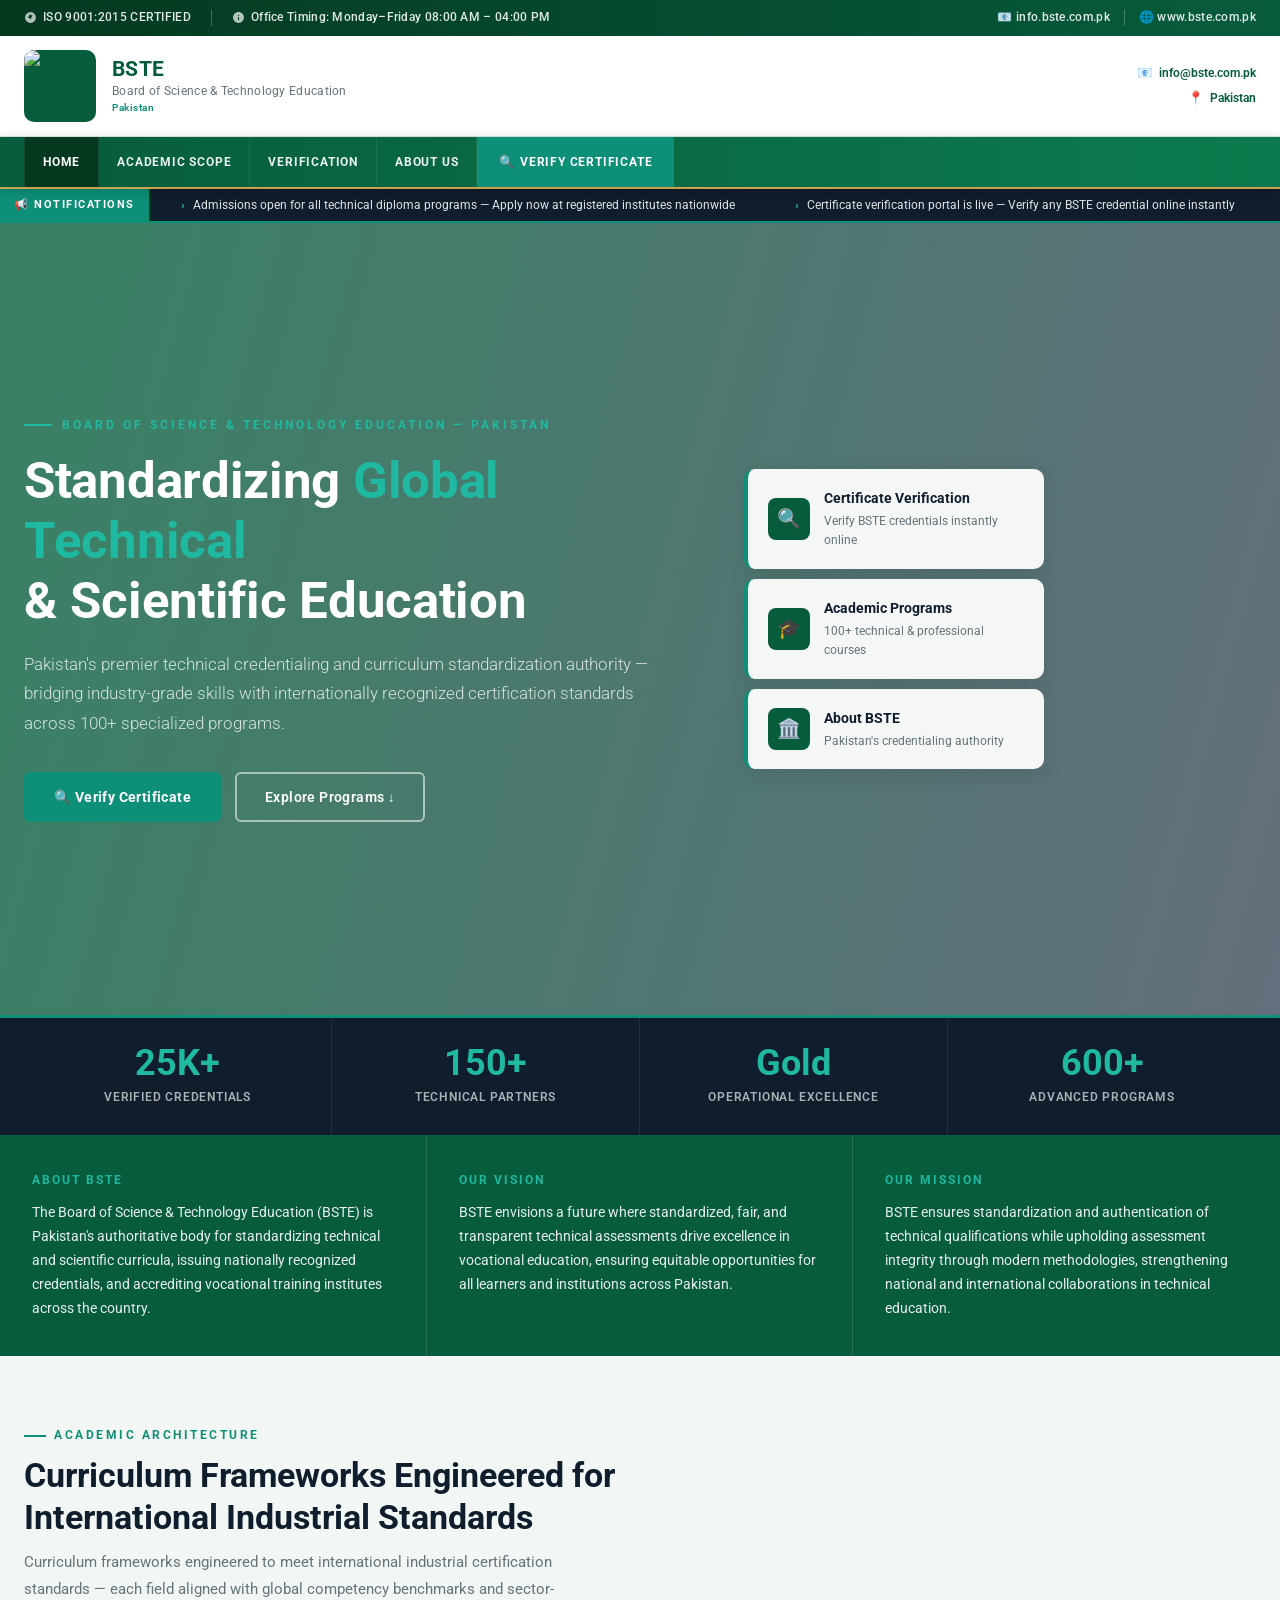
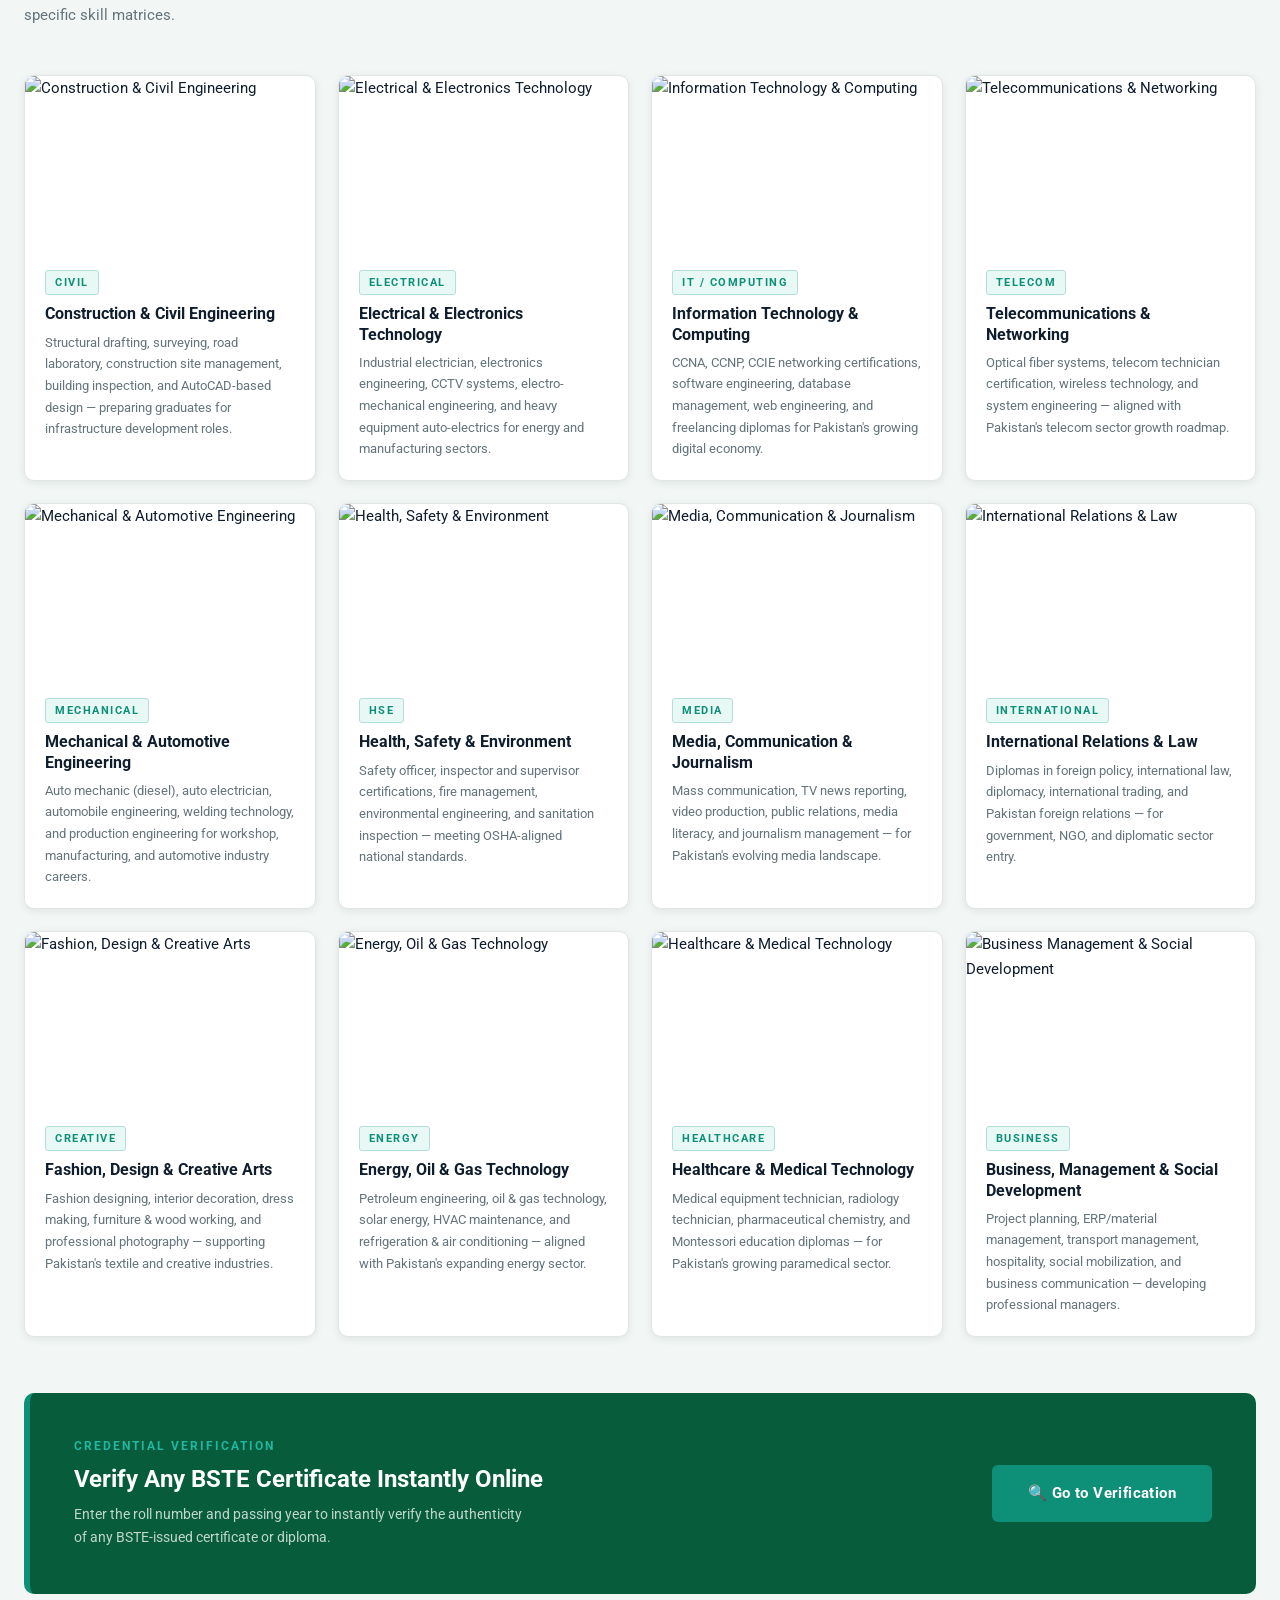
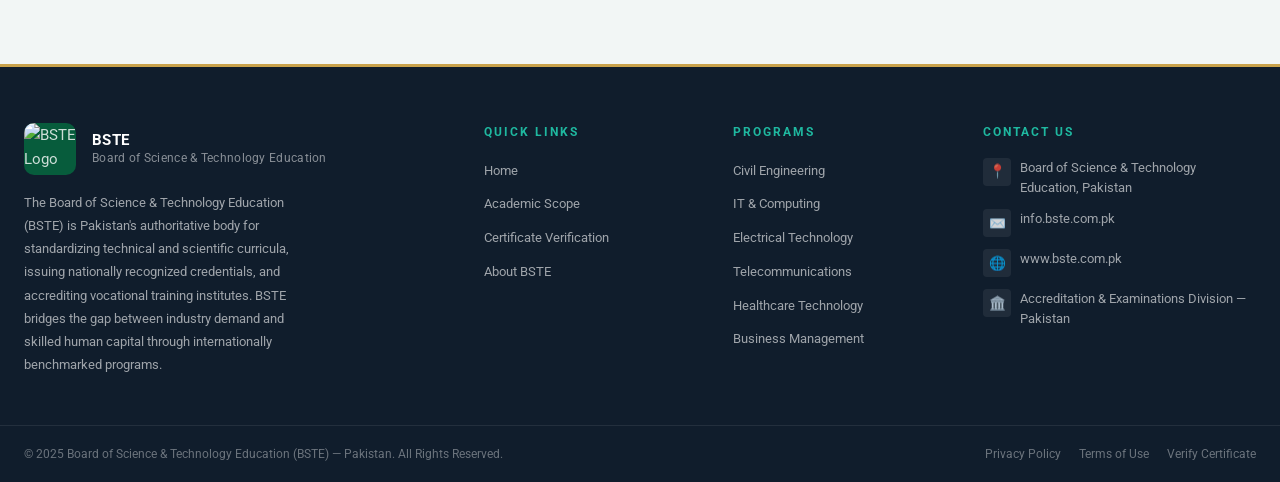
==== commit 40d1ded5: "Update logo and contact email in index.html Updated logo image source and fixed email format." ====
--- a/index.html
+++ b/index.html
@@ -35,7 +35,8 @@
   <div class="logobar-inner">
     <a href="index.html" class="logo-area">
       <div class="logo-svg-wrap">
-        <img class="logo-img gh-logo" src="" alt="BSTE Logo" onerror="this.onerror=null;this.src='https://placehold.co/72x72/075c3c/ffffff?text=BSTE'"/>
+        <!-- Seedha aapka asli logo.png load hoga jo background transparent rakhega -->
+        <img class="logo-img gh-logo" src="logo.png" alt="BSTE Logo" onerror="this.onerror=null;this.src='https://placehold.co/72x72/ffffff/075c3c?text=BSTE'"/>
       </div>
       <div class="logo-text-area">
         <h1>BSTE</h1>
@@ -45,10 +46,10 @@
     </a>
     <div class="logobar-right">
       <div class="logobar-contact">
-        <div class="logobar-contact-item">📧 <strong>info.bste.com.pk</strong></div>
+        <!-- Email format ko bhi fix kar diya hai (. ki jagah @) -->
+        <div class="logobar-contact-item">📧 <strong>info@bste.com.pk</strong></div>
         <div class="logobar-contact-item">📍 <strong>Pakistan</strong></div>
       </div>
-      <a href="verification.html" class="btn-teal" style="font-size:0.82rem;padding:10px 20px;">🔍 Verify Certificate</a>
     </div>
   </div>
 </div>
@@ -383,8 +384,8 @@
    Replace with your actual GitHub username and repository.
    logo.png should sit in the repo root (or update the path below).
 ══════════════════════════════════════════════════════════ */
-const GITHUB_USER   = "YOUR_USERNAME";
-const GITHUB_REPO   = "YOUR_REPO";
+const GITHUB_USER   = "Mohsinshafkat";
+const GITHUB_REPO   = "BSTE2.1";
 const GITHUB_BRANCH = "main";
 function ghRaw(path){ return `https://raw.githubusercontent.com/${GITHUB_USER}/${GITHUB_REPO}/${GITHUB_BRANCH}/${path}`; }
 document.querySelectorAll('.gh-logo').forEach(img => { img.src = ghRaw('logo.png'); });
